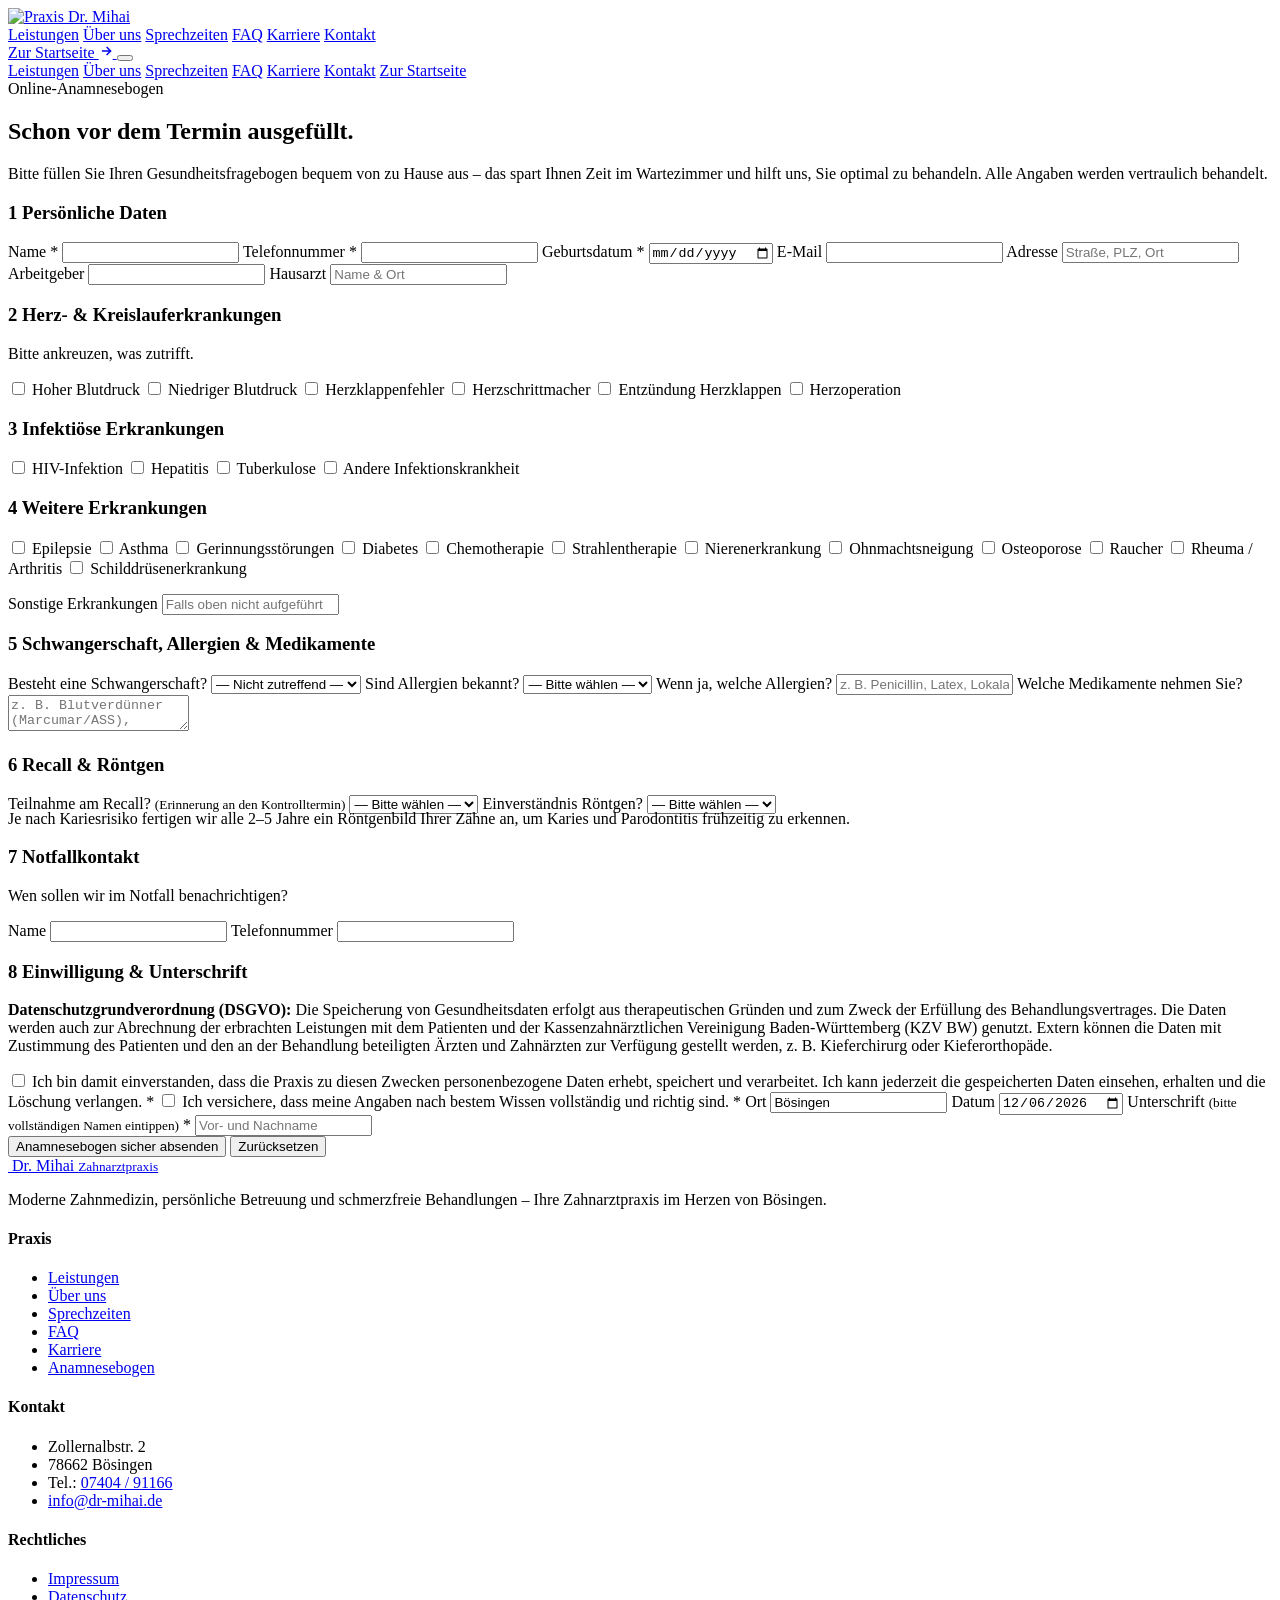
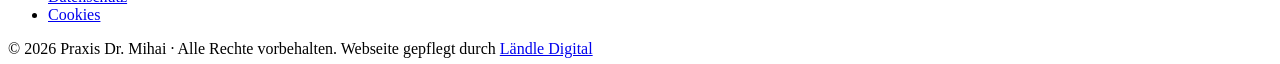
==== anamnese.html @ 321472d8 "Add files via upload" ====
<!DOCTYPE html>
<html lang="de-DE">
<head>
<meta charset="UTF-8" />
<meta name="viewport" content="width=device-width, initial-scale=1.0" />
<meta http-equiv="X-UA-Compatible" content="IE=edge" />

<title>Online-Anamnesebogen · Praxis Dr. Mihai, Bösingen</title>
<meta name="description" content="Füllen Sie Ihren Anamnesebogen bequem vor dem Termin online aus – spart Zeit im Wartezimmer. Sicher und verschlüsselt an die Zahnarztpraxis Dr. Mihai in Bösingen." />
<meta name="robots" content="noindex, follow" />
<meta name="theme-color" content="#1d4ed8" />
<link rel="canonical" href="https://www.dr-mihai.de/anamnese.html" />

<meta property="og:type" content="website" />
<meta property="og:locale" content="de_DE" />
<meta property="og:title" content="Online-Anamnesebogen · Praxis Dr. Mihai" />
<meta property="og:description" content="Anamnesebogen bequem vor dem Termin online ausfüllen – spart Zeit." />
<meta property="og:url" content="https://www.dr-mihai.de/anamnese.html" />

<link rel="icon" type="image/svg+xml" href="assets/logo-dark.svg" />
<link rel="apple-touch-icon" href="assets/logo-dark.svg" />
<link rel="preconnect" href="https://fonts.googleapis.com" />
<link rel="preconnect" href="https://fonts.gstatic.com" crossorigin />
<link rel="dns-prefetch" href="https://formsubmit.co" />
<link href="https://fonts.googleapis.com/css2?family=Fraunces:opsz,wght@9..144,400;9..144,500;9..144,600&family=Plus+Jakarta+Sans:wght@400;500;600;700&display=swap" rel="stylesheet" />
<link rel="stylesheet" href="css/style.css" />
</head>
<body>

<!-- ============================================================
     TOPBAR
============================================================= -->
<header class="topbar">
  <div class="shell topbar__inner">
    <a href="index.html" class="topbar__logo" aria-label="Praxis Dr. Mihai – Startseite">
      <img src="assets/logo-dark.svg" alt="Praxis Dr. Mihai" class="topbar__logo-mark" />
    </a>
    <nav class="topbar__nav" aria-label="Hauptnavigation">
      <a href="index.html#leistungen">Leistungen</a>
      <a href="index.html#ueber-uns">Über uns</a>
      <a href="index.html#sprechzeiten">Sprechzeiten</a>
      <a href="index.html#faq">FAQ</a>
      <a href="karriere.html">Karriere</a>
      <a href="index.html#kontakt">Kontakt</a>
    </nav>
    <a href="index.html" class="btn btn--primary btn--sm topbar__cta">
      Zur Startseite
      <svg viewBox="0 0 24 24" width="14" height="14" fill="none" stroke="currentColor" stroke-width="2.5"><path d="M5 12h14M13 5l7 7-7 7"/></svg>
    </a>
    <button class="burger" id="burger" aria-label="Menü öffnen" aria-expanded="false">
      <span></span><span></span><span></span>
    </button>
  </div>
  <div class="topbar__mobile" id="topbarMobile">
    <a href="index.html#leistungen">Leistungen</a>
    <a href="index.html#ueber-uns">Über uns</a>
    <a href="index.html#sprechzeiten">Sprechzeiten</a>
    <a href="index.html#faq">FAQ</a>
    <a href="karriere.html">Karriere</a>
    <a href="index.html#kontakt">Kontakt</a>
    <a href="index.html" class="btn btn--primary btn--block">Zur Startseite</a>
  </div>
</header>

<main>

<section class="section section--soft">
  <div class="shell">
    <div class="section-head">
      <span class="eyebrow eyebrow--center eyebrow--dots">Online-Anamnesebogen</span>
      <h2>Schon vor dem Termin ausgefüllt.</h2>
      <p>Bitte füllen Sie Ihren Gesundheitsfragebogen bequem von zu Hause aus – das spart Ihnen Zeit im Wartezimmer und hilft uns, Sie optimal zu behandeln. Alle Angaben werden vertraulich behandelt.</p>
    </div>

    <form class="apply-form" id="anamneseForm"
          action="https://formsubmit.co/info@dr-mihai.de"
          method="POST" novalidate>
      <input type="hidden" name="_subject" value="Neuer Online-Anamnesebogen – Praxis Dr. Mihai" />
      <input type="hidden" name="_template" value="table" />
      <input type="hidden" name="_captcha" value="true" />
      <input type="hidden" name="_next" value="https://www.dr-mihai.de/anamnese.html?anamnese=ok" />

      <!-- 1. Persönliche Daten -->
      <div class="anam-section">
        <h3 class="anam-section__title"><span class="anam-section__num">1</span> Persönliche Daten</h3>
        <div class="apply-form__grid">
          <label class="apply-form__field"><span>Name *</span>
            <input type="text" name="Name" required autocomplete="name" />
          </label>
          <label class="apply-form__field"><span>Telefonnummer *</span>
            <input type="tel" name="Telefonnummer" required autocomplete="tel" />
          </label>
          <label class="apply-form__field"><span>Geburtsdatum *</span>
            <input type="date" name="Geburtsdatum" required />
          </label>
          <label class="apply-form__field"><span>E-Mail</span>
            <input type="email" name="E-Mail" autocomplete="email" />
          </label>
          <label class="apply-form__field apply-form__field--full"><span>Adresse</span>
            <input type="text" name="Adresse" autocomplete="street-address" placeholder="Straße, PLZ, Ort" />
          </label>
          <label class="apply-form__field"><span>Arbeitgeber</span>
            <input type="text" name="Arbeitgeber" />
          </label>
          <label class="apply-form__field"><span>Hausarzt</span>
            <input type="text" name="Hausarzt" placeholder="Name &amp; Ort" />
          </label>
        </div>
      </div>

      <!-- 2. Herz- und Kreislauferkrankungen -->
      <div class="anam-section">
        <h3 class="anam-section__title"><span class="anam-section__num">2</span> Herz- &amp; Kreislauferkrankungen</h3>
        <p class="anam-hint">Bitte ankreuzen, was zutrifft.</p>
        <div class="anam-checks">
          <label><input type="checkbox" name="Herz_Kreislauf" value="Hoher Blutdruck" /> Hoher Blutdruck</label>
          <label><input type="checkbox" name="Herz_Kreislauf" value="Niedriger Blutdruck" /> Niedriger Blutdruck</label>
          <label><input type="checkbox" name="Herz_Kreislauf" value="Herzklappenfehler" /> Herzklappenfehler</label>
          <label><input type="checkbox" name="Herz_Kreislauf" value="Herzschrittmacher" /> Herzschrittmacher</label>
          <label><input type="checkbox" name="Herz_Kreislauf" value="Entzündung Herzklappen" /> Entzündung Herzklappen</label>
          <label><input type="checkbox" name="Herz_Kreislauf" value="Herzoperation" /> Herzoperation</label>
        </div>
      </div>

      <!-- 3. Infektiöse Erkrankungen -->
      <div class="anam-section">
        <h3 class="anam-section__title"><span class="anam-section__num">3</span> Infektiöse Erkrankungen</h3>
        <div class="anam-checks">
          <label><input type="checkbox" name="Infektion" value="HIV-Infektion" /> HIV-Infektion</label>
          <label><input type="checkbox" name="Infektion" value="Hepatitis" /> Hepatitis</label>
          <label><input type="checkbox" name="Infektion" value="Tuberkulose" /> Tuberkulose</label>
          <label><input type="checkbox" name="Infektion" value="Andere Infektionskrankheit" /> Andere Infektionskrankheit</label>
        </div>
      </div>

      <!-- 4. Weitere Erkrankungen -->
      <div class="anam-section">
        <h3 class="anam-section__title"><span class="anam-section__num">4</span> Weitere Erkrankungen</h3>
        <div class="anam-checks">
          <label><input type="checkbox" name="Weitere" value="Epilepsie" /> Epilepsie</label>
          <label><input type="checkbox" name="Weitere" value="Asthma" /> Asthma</label>
          <label><input type="checkbox" name="Weitere" value="Gerinnungsstörungen" /> Gerinnungsstörungen</label>
          <label><input type="checkbox" name="Weitere" value="Diabetes" /> Diabetes</label>
          <label><input type="checkbox" name="Weitere" value="Chemotherapie" /> Chemotherapie</label>
          <label><input type="checkbox" name="Weitere" value="Strahlentherapie" /> Strahlentherapie</label>
          <label><input type="checkbox" name="Weitere" value="Nierenerkrankung" /> Nierenerkrankung</label>
          <label><input type="checkbox" name="Weitere" value="Ohnmachtsneigung" /> Ohnmachtsneigung</label>
          <label><input type="checkbox" name="Weitere" value="Osteoporose" /> Osteoporose</label>
          <label><input type="checkbox" name="Weitere" value="Raucher" /> Raucher</label>
          <label><input type="checkbox" name="Weitere" value="Rheuma/Arthritis" /> Rheuma / Arthritis</label>
          <label><input type="checkbox" name="Weitere" value="Schilddrüsenerkrankung" /> Schilddrüsenerkrankung</label>
        </div>
        <div class="apply-form__grid" style="margin-top:16px;">
          <label class="apply-form__field apply-form__field--full"><span>Sonstige Erkrankungen</span>
            <input type="text" name="Sonstige_Erkrankungen" placeholder="Falls oben nicht aufgeführt" />
          </label>
        </div>
      </div>

      <!-- 5. Schwangerschaft, Allergien, Medikamente -->
      <div class="anam-section">
        <h3 class="anam-section__title"><span class="anam-section__num">5</span> Schwangerschaft, Allergien &amp; Medikamente</h3>
        <div class="apply-form__grid">
          <label class="apply-form__field"><span>Besteht eine Schwangerschaft?</span>
            <select name="Schwangerschaft">
              <option value="">— Nicht zutreffend —</option>
              <option>Nein</option>
              <option>Ja</option>
            </select>
          </label>
          <label class="apply-form__field"><span>Sind Allergien bekannt?</span>
            <select name="Allergien_bekannt">
              <option value="">— Bitte wählen —</option>
              <option>Nein</option>
              <option>Ja</option>
            </select>
          </label>
          <label class="apply-form__field apply-form__field--full"><span>Wenn ja, welche Allergien?</span>
            <input type="text" name="Allergien_welche" placeholder="z. B. Penicillin, Latex, Lokalanästhetika" />
          </label>
          <label class="apply-form__field apply-form__field--full"><span>Welche Medikamente nehmen Sie?</span>
            <textarea name="Medikamente" rows="2" placeholder="z. B. Blutverdünner (Marcumar/ASS), Bisphosphonate, Schilddrüsen-Medikamente …"></textarea>
          </label>
        </div>
      </div>

      <!-- 6. Recall + Röntgen -->
      <div class="anam-section">
        <h3 class="anam-section__title"><span class="anam-section__num">6</span> Recall &amp; Röntgen</h3>
        <div class="apply-form__grid">
          <label class="apply-form__field"><span>Teilnahme am Recall? <small style="font-weight:400;">(Erinnerung an den Kontrolltermin)</small></span>
            <select name="Recall">
              <option value="">— Bitte wählen —</option>
              <option>Ja, gerne</option>
              <option>Nein</option>
            </select>
          </label>
          <label class="apply-form__field"><span>Einverständnis Röntgen?</span>
            <select name="Roentgen">
              <option value="">— Bitte wählen —</option>
              <option>Ja, einverstanden</option>
              <option>Nein</option>
            </select>
          </label>
          <p class="anam-hint apply-form__field--full" style="margin-top:-4px;">
            Je nach Kariesrisiko fertigen wir alle 2–5 Jahre ein Röntgenbild Ihrer Zähne an, um Karies und Parodontitis frühzeitig zu erkennen.
          </p>
        </div>
      </div>

      <!-- 7. Notfallkontakt -->
      <div class="anam-section">
        <h3 class="anam-section__title"><span class="anam-section__num">7</span> Notfallkontakt</h3>
        <p class="anam-hint">Wen sollen wir im Notfall benachrichtigen?</p>
        <div class="apply-form__grid">
          <label class="apply-form__field"><span>Name</span>
            <input type="text" name="Notfall_Name" autocomplete="off" />
          </label>
          <label class="apply-form__field"><span>Telefonnummer</span>
            <input type="tel" name="Notfall_Telefon" autocomplete="off" />
          </label>
        </div>
      </div>

      <!-- 8. Einwilligung + Unterschrift -->
      <div class="anam-section">
        <h3 class="anam-section__title"><span class="anam-section__num">8</span> Einwilligung &amp; Unterschrift</h3>
        <p class="anam-hint">
          <strong>Datenschutzgrundverordnung (DSGVO):</strong>
          Die Speicherung von Gesundheitsdaten erfolgt aus therapeutischen Gründen und zum Zweck der Erfüllung des Behandlungsvertrages.
          Die Daten werden auch zur Abrechnung der erbrachten Leistungen mit dem Patienten und der Kassenzahnärztlichen Vereinigung
          Baden-Württemberg (KZV BW) genutzt. Extern können die Daten mit Zustimmung des Patienten und den an der Behandlung beteiligten
          Ärzten und Zahnärzten zur Verfügung gestellt werden, z. B. Kieferchirurg oder Kieferorthopäde.
        </p>
        <div class="apply-form__grid">
          <label class="apply-form__consent">
            <input type="checkbox" name="DSGVO_Einwilligung" required />
            <span>Ich bin damit einverstanden, dass die Praxis zu diesen Zwecken personenbezogene Daten erhebt, speichert und verarbeitet. Ich kann jederzeit die gespeicherten Daten einsehen, erhalten und die Löschung verlangen. *</span>
          </label>
          <label class="apply-form__consent">
            <input type="checkbox" name="Richtigkeit" required />
            <span>Ich versichere, dass meine Angaben nach bestem Wissen vollständig und richtig sind. *</span>
          </label>

          <label class="apply-form__field"><span>Ort</span>
            <input type="text" name="Ort" value="Bösingen" />
          </label>
          <label class="apply-form__field"><span>Datum</span>
            <input type="date" name="Datum" />
          </label>
          <label class="apply-form__field apply-form__field--full"><span>Unterschrift <small style="font-weight:400;">(bitte vollständigen Namen eintippen)</small> *</span>
            <input type="text" name="Unterschrift" required placeholder="Vor- und Nachname" />
          </label>

          <div class="apply-form__actions">
            <button type="submit" class="btn btn--primary btn--lg">Anamnesebogen sicher absenden</button>
            <button type="reset" class="btn btn--ghost btn--lg">Zurücksetzen</button>
          </div>
        </div>
      </div>
    </form>

    <div class="apply-form__done" id="anamneseDone" hidden>
      <div class="apply-form__done-ico" aria-hidden="true">
        <svg viewBox="0 0 24 24" width="32" height="32" fill="none" stroke="currentColor" stroke-width="2"><path d="m5 12 5 5 9-11"/></svg>
      </div>
      <h3>Vielen Dank!</h3>
      <p>Ihr Anamnesebogen ist bei uns eingegangen. Sie müssen vor Ort nichts mehr ausfüllen – wir freuen uns auf Ihren Termin.</p>
    </div>
  </div>
</section>

</main>

<!-- ============================================================
     FOOTER
============================================================= -->
<footer class="footer">
  <div class="shell">
    <div class="footer__grid">
      <div class="footer__brand">
        <a href="index.html" class="topbar__logo" aria-label="Praxis Dr. Mihai – Startseite">
          <img src="assets/logo.svg" alt="" class="topbar__logo-mark" />
          <span>
            Dr. Mihai
            <small>Zahnarztpraxis</small>
          </span>
        </a>
        <p>
          Moderne Zahnmedizin, persönliche Betreuung und schmerzfreie
          Behandlungen – Ihre Zahnarztpraxis im Herzen von Bösingen.
        </p>
      </div>
      <div>
        <h4>Praxis</h4>
        <ul>
          <li><a href="index.html#leistungen">Leistungen</a></li>
          <li><a href="index.html#ueber-uns">Über uns</a></li>
          <li><a href="index.html#sprechzeiten">Sprechzeiten</a></li>
          <li><a href="index.html#faq">FAQ</a></li>
          <li><a href="karriere.html">Karriere</a></li>
          <li><a href="anamnese.html">Anamnesebogen</a></li>
        </ul>
      </div>
      <div>
        <h4>Kontakt</h4>
        <ul>
          <li>Zollernalbstr. 2</li>
          <li>78662 Bösingen</li>
          <li>Tel.: <a href="tel:+49740491166">07404 / 91166</a></li>
          <li><a href="mailto:info@dr-mihai.de">info@dr-mihai.de</a></li>
        </ul>
      </div>
      <div>
        <h4>Rechtliches</h4>
        <ul>
          <li><a href="recht.html#impressum">Impressum</a></li>
          <li><a href="recht.html#datenschutz">Datenschutz</a></li>
          <li><a href="recht.html#cookies">Cookies</a></li>
        </ul>
      </div>
    </div>
    <div class="footer__bottom">
      <span>© <span id="year">2026</span> Praxis Dr. Mihai · Alle Rechte vorbehalten.</span>
      <span>Webseite gepflegt durch <a href="https://laendle-digital.com/">Ländle Digital</a></span>
    </div>
  </div>
</footer>

<script>
  document.getElementById("year").textContent = new Date().getFullYear();
  var burger = document.getElementById("burger");
  var mobile = document.getElementById("topbarMobile");
  if (burger && mobile) burger.addEventListener("click", function () {
    var open = mobile.classList.toggle("is-open");
    burger.classList.toggle("is-open", open);
    burger.setAttribute("aria-expanded", open ? "true" : "false");
  });

  // Heutiges Datum im Unterschrift-Block vorbelegen
  (function () {
    var d = new Date();
    var iso = d.getFullYear() + "-" + String(d.getMonth() + 1).padStart(2, "0") + "-" + String(d.getDate()).padStart(2, "0");
    var datum = document.querySelector('input[name="Datum"]');
    if (datum && !datum.value) datum.value = iso;
  })();

  // Unterschrift = Name automatisch vorschlagen, wenn Name gesetzt
  (function () {
    var name = document.querySelector('input[name="Name"]');
    var sig = document.querySelector('input[name="Unterschrift"]');
    if (!name || !sig) return;
    name.addEventListener("blur", function () {
      if (sig.value.trim()) return;
      if (name.value.trim()) sig.value = name.value.trim();
    });
  })();

  // Erfolgsseite nach Redirect (?anamnese=ok)
  (function () {
    var params = new URLSearchParams(window.location.search);
    if (params.get("anamnese") === "ok") {
      var form = document.getElementById("anamneseForm");
      var done = document.getElementById("anamneseDone");
      if (form) form.hidden = true;
      if (done) { done.hidden = false; done.scrollIntoView({ behavior: "smooth" }); }
    }
  })();
</script>

</body>
</html>
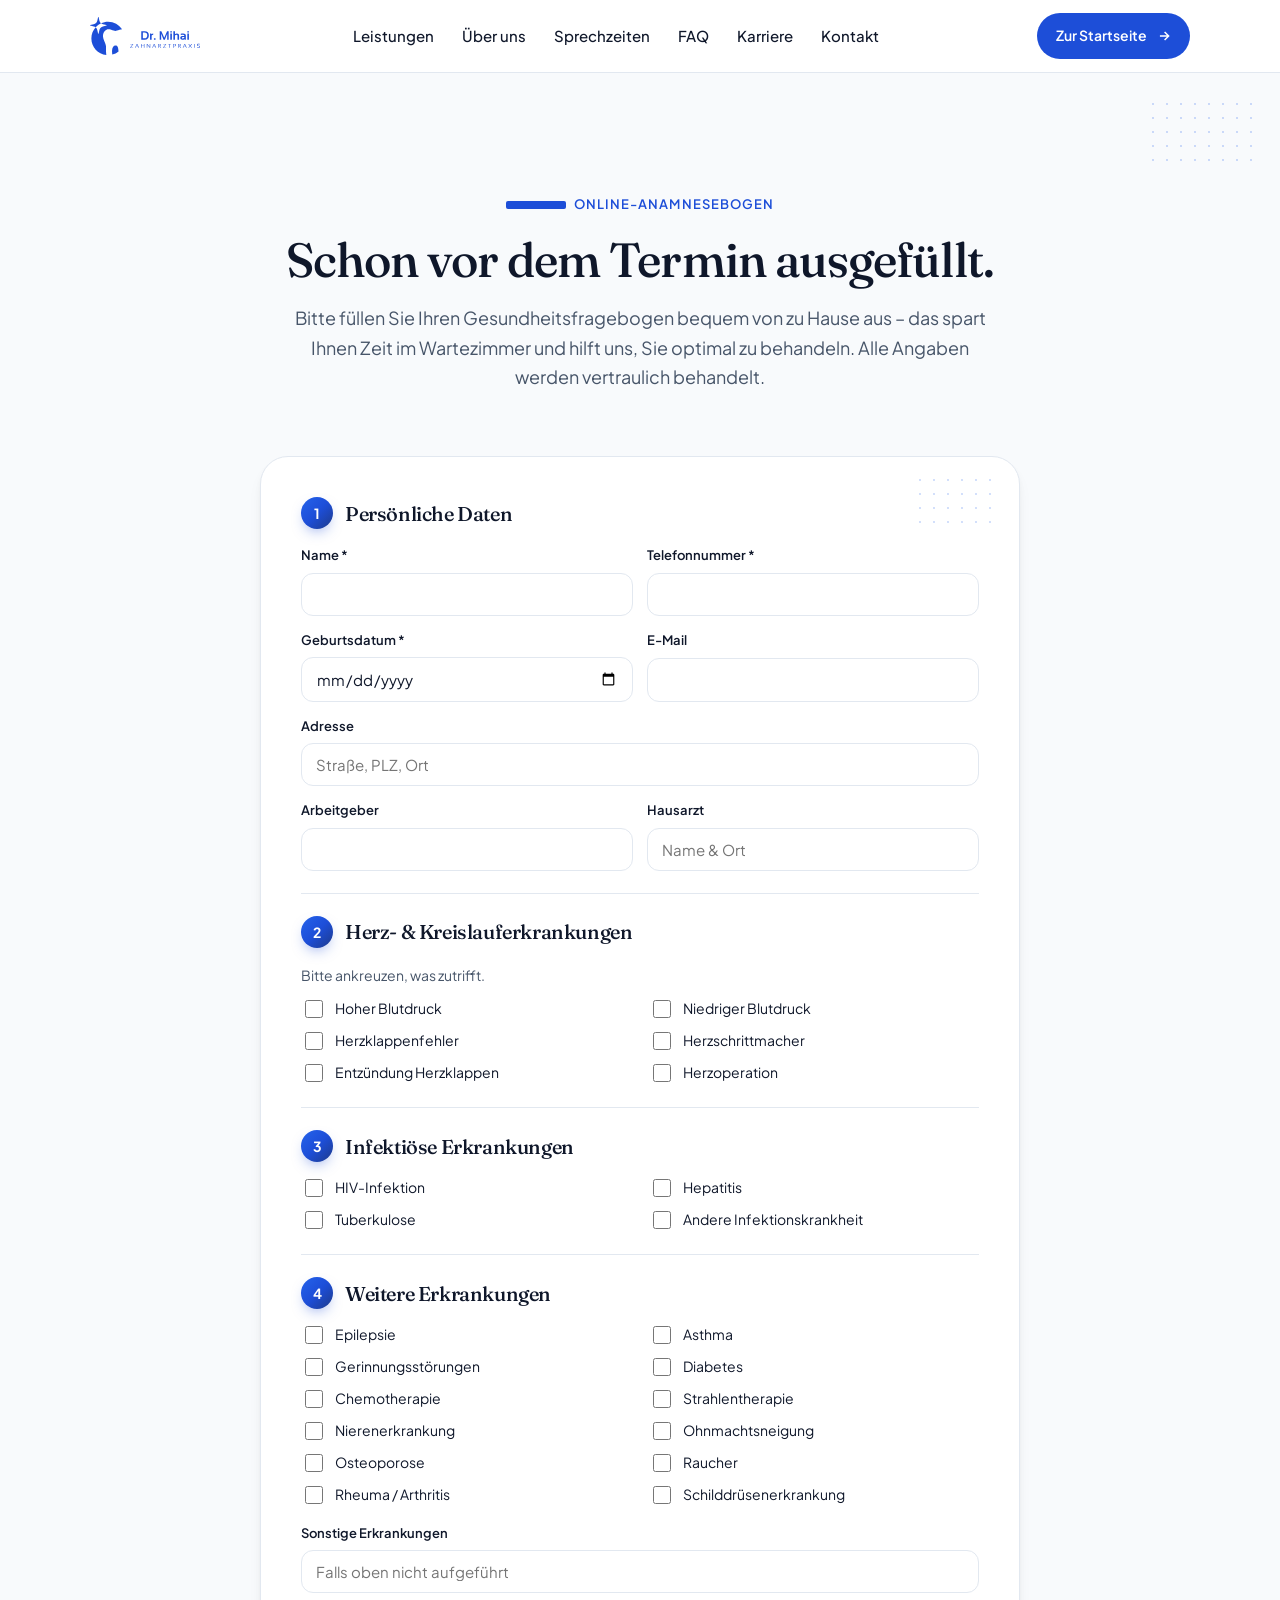
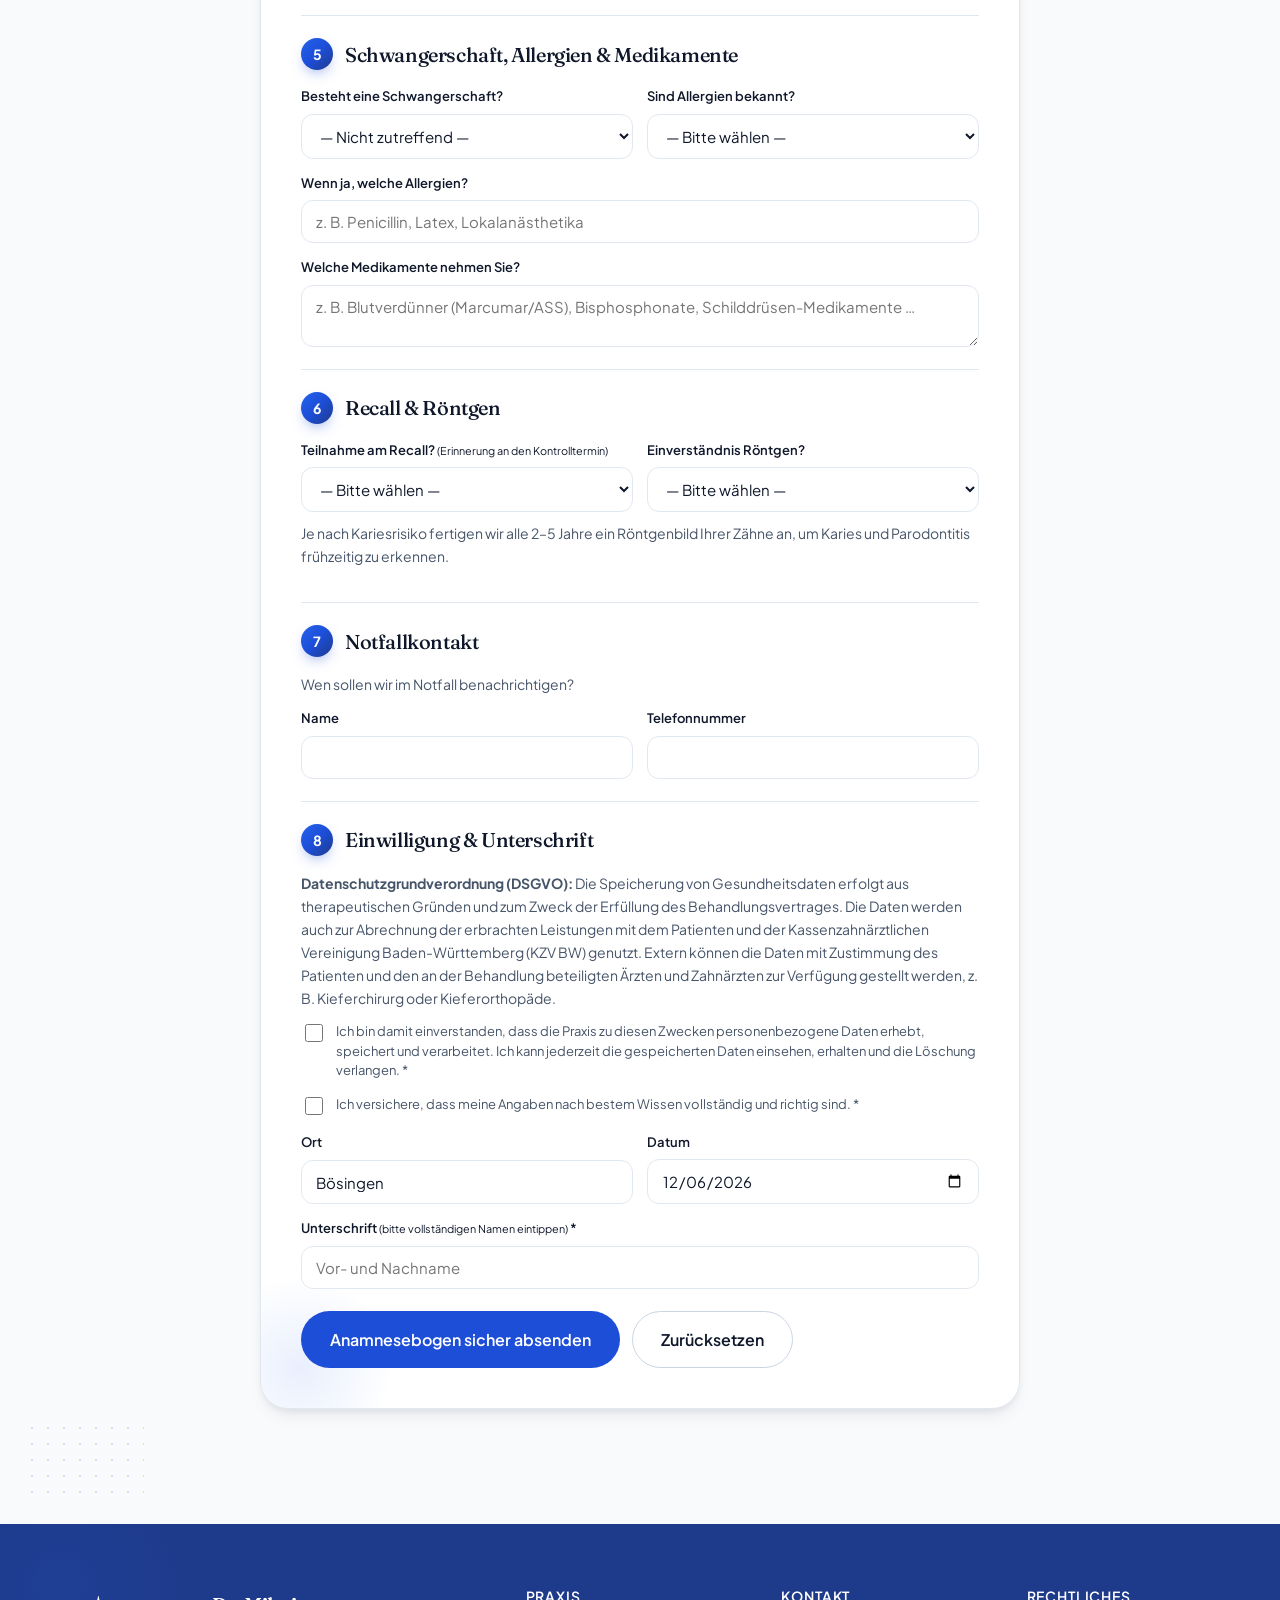
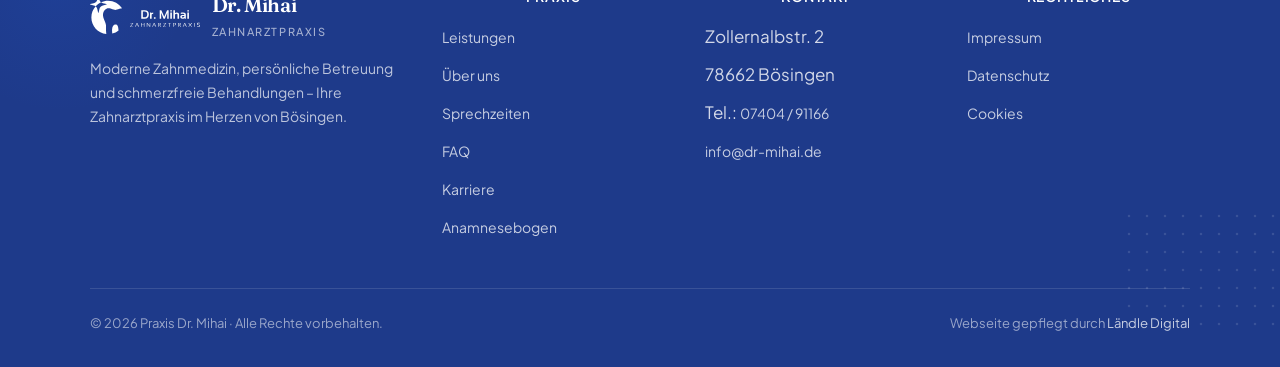
==== commit 6d6a3e0e: "Add files via upload" ====
--- a/anamnese.html
+++ b/anamnese.html
@@ -17,13 +17,13 @@
 <meta property="og:description" content="Anamnesebogen bequem vor dem Termin online ausfüllen – spart Zeit." />
 <meta property="og:url" content="https://www.dr-mihai.de/anamnese.html" />
 
-<link rel="icon" type="image/svg+xml" href="assets/logo-dark.svg" />
-<link rel="apple-touch-icon" href="assets/logo-dark.svg" />
+<link rel="icon" type="image/svg+xml" href="logo-dark.svg" />
+<link rel="apple-touch-icon" href="logo-dark.svg" />
 <link rel="preconnect" href="https://fonts.googleapis.com" />
 <link rel="preconnect" href="https://fonts.gstatic.com" crossorigin />
 <link rel="dns-prefetch" href="https://formsubmit.co" />
 <link href="https://fonts.googleapis.com/css2?family=Fraunces:opsz,wght@9..144,400;9..144,500;9..144,600&family=Plus+Jakarta+Sans:wght@400;500;600;700&display=swap" rel="stylesheet" />
-<link rel="stylesheet" href="css/style.css" />
+<link rel="stylesheet" href="style.css" />
 </head>
 <body>
 
@@ -33,7 +33,7 @@
 <header class="topbar">
   <div class="shell topbar__inner">
     <a href="index.html" class="topbar__logo" aria-label="Praxis Dr. Mihai – Startseite">
-      <img src="assets/logo-dark.svg" alt="Praxis Dr. Mihai" class="topbar__logo-mark" />
+      <img src="logo-dark.svg" alt="Praxis Dr. Mihai" class="topbar__logo-mark" />
     </a>
     <nav class="topbar__nav" aria-label="Hauptnavigation">
       <a href="index.html#leistungen">Leistungen</a>
@@ -280,7 +280,7 @@
     <div class="footer__grid">
       <div class="footer__brand">
         <a href="index.html" class="topbar__logo" aria-label="Praxis Dr. Mihai – Startseite">
-          <img src="assets/logo.svg" alt="" class="topbar__logo-mark" />
+          <img src="logo.svg" alt="" class="topbar__logo-mark" />
           <span>
             Dr. Mihai
             <small>Zahnarztpraxis</small>
--- a/style.css
+++ b/style.css
@@ -0,0 +1,3492 @@
+/* ==========================================================================
+   Praxis Dr. Dragos – Clean Medical Stylesheet
+   ========================================================================== */
+
+:root {
+  /* Color tokens – CI Praxis Dr. Mihai */
+  --bg: #ffffff;
+  --surface: #f8fafc;
+  --surface-soft: #eff6ff;
+  --surface-mute: #f1f5f9;
+  --primary: #1d4ed8;
+  --primary-hover: #1e40af;
+  --primary-soft: #dbeafe;
+  --primary-deep: #1e3a8a;
+  --accent: #2563eb;
+  --text: #0f172a;
+  --text-muted: #475569;
+  --text-soft: #64748b;
+  --border: #e2e8f0;
+  --border-strong: #cbd5e1;
+  --danger: #dc2626;
+  --success: #16a34a;
+
+  /* Typography */
+  --font-display: "Fraunces", Georgia, serif;
+  --font-body: "Plus Jakarta Sans", -apple-system, BlinkMacSystemFont, "Segoe UI", sans-serif;
+
+  /* Shape */
+  --radius-sm: 8px;
+  --radius: 12px;
+  --radius-lg: 20px;
+  --radius-xl: 28px;
+  --radius-pill: 999px;
+
+  /* Shadow */
+  --shadow-xs: 0 1px 2px rgba(15, 23, 42, .04);
+  --shadow-sm: 0 1px 2px rgba(15, 23, 42, .04), 0 1px 3px rgba(15, 23, 42, .06);
+  --shadow-md: 0 4px 6px -1px rgba(15, 23, 42, .05), 0 10px 20px -8px rgba(15, 23, 42, .1);
+  --shadow-lg: 0 10px 30px -8px rgba(15, 23, 42, .15);
+  --shadow-glow: 0 20px 40px -16px rgba(29, 78, 216, .25);
+
+  /* Layout */
+  --maxw: 1180px;
+  --gutter: clamp(20px, 4vw, 40px);
+}
+
+/* Reset --------------------------------------------------------------- */
+*, *::before, *::after { box-sizing: border-box; }
+html { scroll-behavior: smooth; -webkit-text-size-adjust: 100%; }
+body {
+  margin: 0;
+  font-family: var(--font-body);
+  font-size: 17px;
+  line-height: 1.65;
+  color: var(--text);
+  background: var(--bg);
+  -webkit-font-smoothing: antialiased;
+  -moz-osx-font-smoothing: grayscale;
+}
+img, svg, video { display: block; max-width: 100%; height: auto; }
+a { color: var(--primary); text-decoration: none; transition: color .15s ease; }
+a:hover { color: var(--primary-hover); }
+button { font-family: inherit; cursor: pointer; }
+h1, h2, h3, h4 {
+  font-family: var(--font-display);
+  font-weight: 500;
+  letter-spacing: -0.02em;
+  line-height: 1.15;
+  color: var(--text);
+  margin: 0;
+}
+p { margin: 0; }
+ul, ol { margin: 0; padding: 0; list-style: none; }
+
+/* Layout helpers ------------------------------------------------------ */
+.shell { width: 100%; max-width: var(--maxw); margin-inline: auto; padding-inline: var(--gutter); }
+.section { padding-block: clamp(64px, 9vw, 120px); }
+.section--soft { background: var(--surface); }
+.section--mint { background: var(--surface-soft); }
+.section--dark { background: var(--primary-deep); color: #fff; }
+.section--dark h1, .section--dark h2, .section--dark h3 { color: #fff; }
+
+.section-head { max-width: 720px; margin: 0 auto clamp(40px, 6vw, 64px); text-align: center; }
+.section-head--left { margin-inline: 0; text-align: left; }
+.section-head .eyebrow { margin-bottom: 16px; }
+.section-head h2 { font-size: clamp(32px, 4vw, 48px); margin-bottom: 16px; }
+.section-head p { color: var(--text-muted); font-size: 18px; }
+
+.eyebrow {
+  display: inline-flex;
+  align-items: center;
+  gap: 8px;
+  font-size: 13px;
+  font-weight: 600;
+  letter-spacing: .08em;
+  text-transform: uppercase;
+  color: var(--primary);
+  font-family: var(--font-body);
+}
+.eyebrow::before {
+  content: "";
+  width: 24px;
+  height: 2px;
+  background: var(--primary);
+  border-radius: 2px;
+}
+.eyebrow--center { justify-content: center; }
+
+/* Buttons ------------------------------------------------------------- */
+.btn {
+  display: inline-flex;
+  align-items: center;
+  justify-content: center;
+  gap: 10px;
+  padding: 14px 22px;
+  font-family: var(--font-body);
+  font-size: 15px;
+  font-weight: 600;
+  border-radius: var(--radius-pill);
+  border: 1.5px solid transparent;
+  transition: all .2s ease;
+  cursor: pointer;
+  white-space: nowrap;
+}
+.btn--primary {
+  background: var(--primary);
+  color: #fff;
+}
+.btn--primary:hover {
+  background: var(--primary-hover);
+  color: #fff;
+  transform: translateY(-2px);
+  box-shadow: var(--shadow-glow);
+}
+.btn--ghost {
+  background: transparent;
+  color: var(--text);
+  border-color: var(--border-strong);
+}
+.btn--ghost:hover {
+  border-color: var(--primary);
+  color: var(--primary);
+  background: var(--primary-soft);
+}
+.btn--white {
+  background: #fff;
+  color: var(--primary-deep);
+}
+.btn--white:hover {
+  background: var(--surface-soft);
+  color: var(--primary-deep);
+  transform: translateY(-2px);
+}
+.btn--lg { padding: 17px 28px; font-size: 16px; }
+.btn--sm { padding: 10px 18px; font-size: 14px; }
+.btn--block { width: 100%; }
+
+/* Topbar -------------------------------------------------------------- */
+.topbar {
+  position: sticky;
+  top: 0;
+  z-index: 100;
+  background: rgba(255, 255, 255, .85);
+  backdrop-filter: saturate(180%) blur(14px);
+  -webkit-backdrop-filter: saturate(180%) blur(14px);
+  border-bottom: 1px solid var(--border);
+}
+.topbar__inner {
+  display: flex;
+  align-items: center;
+  justify-content: space-between;
+  gap: 24px;
+  height: 72px;
+}
+.topbar__logo {
+  display: flex;
+  align-items: center;
+  gap: 12px;
+  font-family: var(--font-display);
+  font-size: 20px;
+  font-weight: 600;
+  letter-spacing: -0.02em;
+  color: var(--text);
+}
+.topbar__logo:hover { color: var(--primary); }
+.topbar__logo-mark {
+  height: 38px;
+  width: auto;
+  max-width: 240px;
+  flex-shrink: 0;
+  display: block;
+}
+.topbar__logo-mark img,
+.topbar__logo-mark svg {
+  height: 100%;
+  width: auto;
+  display: block;
+}
+.topbar__logo small {
+  display: block;
+  font-family: var(--font-body);
+  font-size: 11px;
+  font-weight: 500;
+  letter-spacing: .14em;
+  text-transform: uppercase;
+  color: var(--text-muted);
+  margin-top: 2px;
+}
+.topbar__nav {
+  display: flex;
+  align-items: center;
+  gap: 28px;
+}
+.topbar__nav a {
+  font-size: 15px;
+  font-weight: 500;
+  color: var(--text);
+  position: relative;
+}
+.topbar__nav a:hover { color: var(--primary); }
+.topbar__nav a.is-active { color: var(--primary); }
+.topbar__nav a.is-active::after {
+  content: "";
+  position: absolute;
+  left: 0; right: 0; bottom: -6px;
+  height: 2px;
+  background: var(--primary);
+  border-radius: 2px;
+}
+.topbar__cta { margin-left: 4px; }
+
+.burger {
+  display: none;
+  width: 42px; height: 42px;
+  border: 1px solid var(--border);
+  background: #fff;
+  border-radius: var(--radius);
+  position: relative;
+}
+.burger span {
+  position: absolute; left: 11px; right: 11px;
+  height: 2px; background: var(--text); border-radius: 2px;
+  transition: .2s ease;
+}
+.burger span:nth-child(1) { top: 14px; }
+.burger span:nth-child(2) { top: 20px; }
+.burger span:nth-child(3) { top: 26px; }
+.burger.is-open span:nth-child(1) { top: 20px; transform: rotate(45deg); }
+.burger.is-open span:nth-child(2) { opacity: 0; }
+.burger.is-open span:nth-child(3) { top: 20px; transform: rotate(-45deg); }
+.topbar__mobile {
+  display: none;
+  flex-direction: column;
+  gap: 8px;
+  padding: 16px var(--gutter) 24px;
+  background: #fff;
+  border-bottom: 1px solid var(--border);
+}
+.topbar__mobile a {
+  padding: 12px 14px;
+  border-radius: var(--radius);
+  font-weight: 500;
+  color: var(--text);
+}
+.topbar__mobile a:hover { background: var(--surface); color: var(--primary); }
+.topbar__mobile.is-open { display: flex; }
+
+@media (max-width: 920px) {
+  .topbar__nav, .topbar__cta { display: none; }
+  .burger { display: block; }
+}
+
+/* Hero ---------------------------------------------------------------- */
+.hero {
+  position: relative;
+  padding-block: clamp(60px, 8vw, 110px) clamp(80px, 10vw, 140px);
+  overflow: hidden;
+  background:
+    radial-gradient(ellipse 800px 400px at 90% -10%, var(--primary-soft) 0%, transparent 55%),
+    radial-gradient(ellipse 600px 400px at 5% 90%, #e0f2fe 0%, transparent 55%),
+    #fff;
+}
+.hero__inner {
+  display: grid;
+  grid-template-columns: 1.1fr 1fr;
+  gap: clamp(40px, 6vw, 80px);
+  align-items: center;
+}
+.hero__content > * + * { margin-top: 22px; }
+.hero h1 {
+  font-size: clamp(40px, 5.5vw, 64px);
+  line-height: 1.08;
+  letter-spacing: -0.035em;
+}
+.hero h1 em {
+  font-style: italic;
+  color: var(--primary);
+  font-weight: 400;
+}
+.hero__sub {
+  font-size: clamp(17px, 1.5vw, 19px);
+  color: var(--text-muted);
+  max-width: 560px;
+  line-height: 1.65;
+}
+.hero__cta {
+  display: flex;
+  gap: 14px;
+  flex-wrap: wrap;
+}
+.hero__trust {
+  display: flex;
+  flex-wrap: wrap;
+  gap: 24px;
+  padding-top: 24px;
+  border-top: 1px solid var(--border);
+  margin-top: 32px;
+}
+.hero__trust li {
+  display: flex;
+  align-items: center;
+  gap: 8px;
+  font-size: 14px;
+  color: var(--text-muted);
+}
+.hero__trust svg { color: var(--primary); flex-shrink: 0; }
+
+/* Hero visual card */
+.hero__visual { position: relative; }
+.hero-card {
+  background: #fff;
+  border-radius: var(--radius-xl);
+  padding: 32px;
+  box-shadow: var(--shadow-lg);
+  border: 1px solid var(--border);
+  position: relative;
+  z-index: 2;
+}
+.hero-card__top {
+  display: flex;
+  align-items: center;
+  gap: 16px;
+  padding-bottom: 24px;
+  border-bottom: 1px solid var(--border);
+}
+.hero-card__avatar {
+  width: 64px; height: 64px;
+  border-radius: 50%;
+  background: linear-gradient(135deg, var(--primary), var(--accent));
+  color: #fff;
+  display: grid; place-items: center;
+  font-family: var(--font-display);
+  font-size: 22px;
+  font-weight: 600;
+}
+.hero-card__title { font-size: 18px; margin-bottom: 4px; }
+.hero-card__meta { font-size: 13px; color: var(--text-muted); }
+.hero-card__hours { padding: 20px 0; display: grid; gap: 10px; }
+.hero-card__row {
+  display: flex;
+  justify-content: space-between;
+  align-items: center;
+  font-size: 14px;
+}
+.hero-card__row span:first-child { color: var(--text-muted); }
+.hero-card__row span:last-child { color: var(--text); font-weight: 500; }
+.hero-card__row.is-today {
+  background: var(--primary-soft);
+  margin: 0 -16px;
+  padding: 10px 16px;
+  border-radius: var(--radius);
+  color: var(--primary-deep);
+}
+.hero-card__row.is-today span:first-child { color: var(--primary-deep); font-weight: 600; }
+.hero-card__cta {
+  margin-top: 20px;
+  padding-top: 20px;
+  border-top: 1px solid var(--border);
+}
+.hero-card__cta .btn { width: 100%; }
+
+.hero-badge {
+  position: absolute;
+  background: #fff;
+  border: 1px solid var(--border);
+  border-radius: var(--radius-pill);
+  padding: 10px 16px;
+  font-size: 13px;
+  font-weight: 600;
+  display: flex;
+  align-items: center;
+  gap: 8px;
+  box-shadow: var(--shadow-md);
+  z-index: 3;
+}
+.hero-badge--tl { top: -16px; left: -20px; color: var(--primary); }
+.hero-badge--br { bottom: -16px; right: -20px; color: var(--accent); }
+.hero-badge .pulse {
+  width: 8px; height: 8px;
+  background: var(--success);
+  border-radius: 50%;
+  position: relative;
+}
+.hero-badge .pulse::before {
+  content: ""; position: absolute; inset: -4px;
+  border-radius: 50%; border: 2px solid var(--success);
+  animation: pulse 1.8s ease-out infinite;
+}
+@keyframes pulse {
+  0% { transform: scale(1); opacity: 1; }
+  100% { transform: scale(2); opacity: 0; }
+}
+
+@media (max-width: 860px) {
+  .hero__inner { grid-template-columns: 1fr; }
+  .hero__visual { max-width: 460px; margin: 0 auto; width: 100%; }
+}
+
+/* Trust strip --------------------------------------------------------- */
+.trust-strip {
+  border-block: 1px solid var(--border);
+  padding-block: 28px;
+  background: #fff;
+}
+.trust-strip__inner {
+  display: grid;
+  grid-template-columns: repeat(4, 1fr);
+  gap: 32px;
+  align-items: center;
+  text-align: center;
+}
+.trust-stat__num {
+  font-family: var(--font-display);
+  font-size: 36px;
+  font-weight: 500;
+  color: var(--primary);
+  line-height: 1;
+}
+.trust-stat__label {
+  font-size: 13px;
+  color: var(--text-muted);
+  margin-top: 4px;
+}
+@media (max-width: 640px) {
+  .trust-strip__inner { grid-template-columns: repeat(2, 1fr); gap: 24px; }
+}
+
+/* Services grid ------------------------------------------------------- */
+.services {
+  display: grid;
+  grid-template-columns: repeat(3, 1fr);
+  gap: 20px;
+}
+.service-card {
+  background: #fff;
+  border: 1px solid var(--border);
+  border-radius: var(--radius-lg);
+  padding: 28px;
+  transition: all .25s ease;
+}
+.service-card:hover {
+  border-color: var(--primary);
+  transform: translateY(-4px);
+  box-shadow: var(--shadow-md);
+}
+.service-card__icon {
+  width: 48px; height: 48px;
+  border-radius: var(--radius);
+  background: var(--primary-soft);
+  color: var(--primary);
+  display: grid; place-items: center;
+  margin-bottom: 20px;
+}
+.service-card h3 {
+  font-size: 22px;
+  margin-bottom: 10px;
+}
+.service-card p {
+  color: var(--text-muted);
+  font-size: 15px;
+  line-height: 1.6;
+}
+@media (max-width: 880px) {
+  .services { grid-template-columns: repeat(2, 1fr); }
+}
+@media (max-width: 560px) {
+  .services { grid-template-columns: 1fr; }
+}
+
+/* About split --------------------------------------------------------- */
+.split {
+  display: grid;
+  grid-template-columns: 1fr 1fr;
+  gap: clamp(40px, 6vw, 80px);
+  align-items: center;
+}
+.split--reverse > :first-child { order: 2; }
+.split__media {
+  border-radius: var(--radius-xl);
+  background: linear-gradient(135deg, var(--primary-soft), #e0f2fe);
+  aspect-ratio: 4 / 5;
+  position: relative;
+  overflow: hidden;
+}
+.split__media-inner {
+  position: absolute; inset: 0;
+  display: grid; place-items: center;
+  font-family: var(--font-display);
+  font-size: 120px;
+  color: rgba(29, 78, 216, .25);
+  letter-spacing: -0.05em;
+}
+.split__content > * + * { margin-top: 20px; }
+.split__content h2 {
+  font-size: clamp(30px, 3.6vw, 42px);
+}
+.split__content p {
+  color: var(--text-muted);
+  font-size: 17px;
+  line-height: 1.7;
+}
+.split__sign {
+  display: flex;
+  align-items: center;
+  gap: 14px;
+  padding-top: 24px;
+  margin-top: 28px;
+  border-top: 1px solid var(--border);
+}
+.split__sign-avatar {
+  width: 56px; height: 56px;
+  border-radius: 50%;
+  background: linear-gradient(135deg, var(--primary), var(--accent));
+  color: #fff;
+  display: grid; place-items: center;
+  font-family: var(--font-display);
+  font-size: 20px;
+}
+.split__sign-name { font-weight: 600; }
+.split__sign-role { font-size: 13px; color: var(--text-muted); }
+@media (max-width: 860px) {
+  .split { grid-template-columns: 1fr; }
+  .split--reverse > :first-child { order: 0; }
+  .split__media { max-width: 460px; aspect-ratio: 1; margin: 0 auto; }
+}
+
+/* Team grid ----------------------------------------------------------- */
+.team {
+  display: grid;
+  grid-template-columns: repeat(4, 1fr);
+  gap: 24px;
+}
+.team-card {
+  background: #fff;
+  border-radius: var(--radius-lg);
+  padding: 28px 24px;
+  text-align: center;
+  border: 1px solid var(--border);
+  transition: all .25s ease;
+}
+.team-card:hover {
+  transform: translateY(-4px);
+  box-shadow: var(--shadow-md);
+  border-color: var(--primary-soft);
+}
+.team-card__avatar {
+  width: 96px; height: 96px;
+  border-radius: 50%;
+  margin: 0 auto 16px;
+  background: linear-gradient(135deg, var(--primary-soft), #dbeafe);
+  color: var(--primary-deep);
+  display: grid; place-items: center;
+  font-family: var(--font-display);
+  font-size: 32px;
+  font-weight: 500;
+}
+.team-card h3 { font-size: 18px; margin-bottom: 4px; }
+.team-card__role { font-size: 13px; color: var(--primary); font-weight: 600; }
+.team-card__bio { font-size: 14px; color: var(--text-muted); margin-top: 12px; line-height: 1.55; }
+@media (max-width: 940px) {
+  .team { grid-template-columns: repeat(2, 1fr); }
+}
+@media (max-width: 480px) {
+  .team { grid-template-columns: 1fr; }
+}
+
+/* Process / Treatment steps ------------------------------------------ */
+.steps {
+  display: grid;
+  grid-template-columns: repeat(4, 1fr);
+  gap: 20px;
+  counter-reset: step;
+}
+.step {
+  position: relative;
+  padding: 28px 24px;
+  background: #fff;
+  border: 1px solid var(--border);
+  border-radius: var(--radius-lg);
+}
+.step::before {
+  counter-increment: step;
+  content: counter(step, decimal-leading-zero);
+  display: block;
+  font-family: var(--font-display);
+  font-size: 32px;
+  color: var(--primary);
+  margin-bottom: 12px;
+  font-weight: 500;
+}
+.step h3 { font-size: 18px; margin-bottom: 8px; }
+.step p { font-size: 14px; color: var(--text-muted); line-height: 1.55; }
+@media (max-width: 880px) {
+  .steps { grid-template-columns: repeat(2, 1fr); }
+}
+@media (max-width: 480px) {
+  .steps { grid-template-columns: 1fr; }
+}
+
+/* Testimonials -------------------------------------------------------- */
+.testimonials {
+  display: grid;
+  grid-template-columns: repeat(3, 1fr);
+  gap: 24px;
+}
+.testimonial {
+  background: #fff;
+  border-radius: var(--radius-lg);
+  padding: 30px;
+  border: 1px solid var(--border);
+}
+.testimonial__stars {
+  display: flex;
+  gap: 2px;
+  color: #fbbf24;
+  margin-bottom: 16px;
+}
+.testimonial__quote {
+  font-size: 16px;
+  line-height: 1.65;
+  color: var(--text);
+  margin-bottom: 24px;
+  font-style: italic;
+}
+.testimonial__person {
+  display: flex;
+  align-items: center;
+  gap: 12px;
+}
+.testimonial__avatar {
+  width: 40px; height: 40px;
+  border-radius: 50%;
+  background: var(--primary-soft);
+  color: var(--primary-deep);
+  display: grid; place-items: center;
+  font-size: 14px;
+  font-weight: 600;
+}
+.testimonial__name { font-weight: 600; font-size: 14px; }
+.testimonial__source { font-size: 12px; color: var(--text-muted); }
+@media (max-width: 880px) {
+  .testimonials { grid-template-columns: 1fr; }
+}
+
+/* FAQ ----------------------------------------------------------------- */
+.faq { max-width: 820px; margin: 0 auto; }
+.faq-item {
+  border-bottom: 1px solid var(--border);
+}
+.faq-item summary {
+  list-style: none;
+  cursor: pointer;
+  padding: 22px 48px 22px 0;
+  font-size: 17px;
+  font-weight: 600;
+  color: var(--text);
+  position: relative;
+  transition: color .15s;
+}
+.faq-item summary::-webkit-details-marker { display: none; }
+.faq-item summary:hover { color: var(--primary); }
+.faq-item summary::after {
+  content: "+";
+  position: absolute;
+  right: 0; top: 50%;
+  transform: translateY(-50%);
+  font-size: 28px;
+  font-weight: 300;
+  color: var(--primary);
+  transition: transform .2s;
+  line-height: 1;
+}
+.faq-item[open] summary::after { content: "−"; }
+.faq-item__body {
+  padding: 0 0 24px;
+  color: var(--text-muted);
+  font-size: 16px;
+  line-height: 1.7;
+}
+
+/* Contact / Final CTA ------------------------------------------------- */
+.cta-banner {
+  background: linear-gradient(135deg, var(--primary), var(--primary-deep));
+  color: #fff;
+  border-radius: var(--radius-xl);
+  padding: clamp(40px, 6vw, 72px);
+  display: grid;
+  grid-template-columns: 1.4fr 1fr;
+  gap: 40px;
+  align-items: center;
+  position: relative;
+  overflow: hidden;
+}
+.cta-banner::before {
+  content: "";
+  position: absolute;
+  inset: 0;
+  background: radial-gradient(circle at 90% 20%, rgba(255, 255, 255, .12), transparent 50%);
+  pointer-events: none;
+}
+.cta-banner > * { position: relative; z-index: 1; }
+.cta-banner h2 {
+  color: #fff;
+  font-size: clamp(28px, 3.6vw, 40px);
+  margin-bottom: 14px;
+}
+.cta-banner p {
+  color: rgba(255, 255, 255, .85);
+  font-size: 17px;
+  line-height: 1.6;
+  margin-bottom: 24px;
+}
+.cta-banner__actions {
+  display: flex;
+  gap: 14px;
+  flex-wrap: wrap;
+}
+.cta-banner__contacts {
+  display: grid;
+  gap: 16px;
+  padding: 28px;
+  background: rgba(255, 255, 255, .08);
+  border: 1px solid rgba(255, 255, 255, .15);
+  border-radius: var(--radius-lg);
+  backdrop-filter: blur(10px);
+}
+.cta-banner__contact {
+  display: flex;
+  align-items: center;
+  gap: 14px;
+  color: #fff;
+}
+.cta-banner__contact-icon {
+  width: 44px; height: 44px;
+  display: grid; place-items: center;
+  border-radius: var(--radius);
+  background: rgba(255, 255, 255, .1);
+  color: #fff;
+}
+.cta-banner__contact-label { font-size: 12px; color: rgba(255, 255, 255, .7); text-transform: uppercase; letter-spacing: .08em; }
+.cta-banner__contact-value { font-size: 16px; font-weight: 600; color: #fff; }
+.cta-banner__contact a { color: #fff; }
+@media (max-width: 880px) {
+  .cta-banner { grid-template-columns: 1fr; }
+}
+
+/* Contact full section ----------------------------------------------- */
+.contact-grid {
+  display: grid;
+  grid-template-columns: 1fr 1fr;
+  gap: 40px;
+}
+.contact-info {
+  display: grid;
+  gap: 24px;
+}
+.info-block {
+  padding: 24px;
+  background: #fff;
+  border: 1px solid var(--border);
+  border-radius: var(--radius);
+}
+.info-block h3 {
+  font-size: 18px;
+  margin-bottom: 12px;
+  display: flex;
+  align-items: center;
+  gap: 10px;
+  color: var(--text);
+}
+.info-block h3 svg { color: var(--primary); }
+.info-block p, .info-block li {
+  color: var(--text-muted);
+  font-size: 15px;
+  line-height: 1.6;
+}
+.info-block .hours-row {
+  display: flex;
+  justify-content: space-between;
+  padding: 8px 0;
+  border-bottom: 1px dashed var(--border);
+}
+.info-block .hours-row:last-child { border: 0; }
+.info-block .hours-row span:last-child { color: var(--text); font-weight: 500; }
+
+.map-wrap {
+  border-radius: var(--radius-lg);
+  overflow: hidden;
+  border: 1px solid var(--border);
+  background: var(--surface);
+  aspect-ratio: 4 / 5;
+  display: grid;
+  place-items: center;
+  position: relative;
+}
+.map-wrap::before {
+  content: "";
+  position: absolute; inset: 0;
+  background:
+    linear-gradient(45deg, var(--border) 0, var(--border) 1px, transparent 1px, transparent 40px),
+    linear-gradient(-45deg, var(--border) 0, var(--border) 1px, transparent 1px, transparent 40px);
+  opacity: .4;
+}
+.map-pin {
+  position: relative;
+  z-index: 1;
+  color: var(--primary);
+  text-align: center;
+}
+.map-pin svg { margin: 0 auto 8px; }
+.map-pin strong { display: block; font-family: var(--font-display); font-size: 22px; color: var(--text); }
+.map-pin span { font-size: 14px; color: var(--text-muted); }
+@media (max-width: 880px) {
+  .contact-grid { grid-template-columns: 1fr; }
+  .map-wrap { aspect-ratio: 4 / 3; }
+}
+
+/* Karriere – Jobs ----------------------------------------------------- */
+.jobs {
+  display: grid;
+  gap: 16px;
+}
+.job-card {
+  display: grid;
+  grid-template-columns: 1fr auto;
+  gap: 24px;
+  align-items: center;
+  padding: 28px;
+  background: #fff;
+  border: 1px solid var(--border);
+  border-radius: var(--radius-lg);
+  transition: all .2s ease;
+}
+.job-card:hover {
+  border-color: var(--primary);
+  box-shadow: var(--shadow-sm);
+}
+.job-card__meta {
+  display: flex;
+  gap: 16px;
+  flex-wrap: wrap;
+  margin-top: 8px;
+}
+.job-card__tag {
+  display: inline-flex;
+  align-items: center;
+  gap: 6px;
+  font-size: 13px;
+  color: var(--text-muted);
+}
+.job-card__tag svg { color: var(--primary); }
+.job-card h3 { font-size: 22px; margin-bottom: 4px; }
+.job-card__desc { color: var(--text-muted); font-size: 15px; margin-top: 8px; }
+@media (max-width: 640px) {
+  .job-card { grid-template-columns: 1fr; }
+  .job-card .btn { width: 100%; }
+}
+
+/* Benefits cards ------------------------------------------------------ */
+.benefits {
+  display: grid;
+  grid-template-columns: repeat(3, 1fr);
+  gap: 20px;
+}
+.benefit {
+  padding: 28px;
+  background: #fff;
+  border: 1px solid var(--border);
+  border-radius: var(--radius-lg);
+}
+.benefit__icon {
+  width: 48px; height: 48px;
+  border-radius: var(--radius);
+  background: var(--primary-soft);
+  color: var(--primary);
+  display: grid; place-items: center;
+  margin-bottom: 18px;
+}
+.benefit h3 { font-size: 18px; margin-bottom: 8px; }
+.benefit p { color: var(--text-muted); font-size: 14px; line-height: 1.6; }
+@media (max-width: 880px) {
+  .benefits { grid-template-columns: repeat(2, 1fr); }
+}
+@media (max-width: 540px) {
+  .benefits { grid-template-columns: 1fr; }
+}
+
+/* Job detail card (Karriere) ----------------------------------------- */
+.job-detail {
+  background: #fff;
+  border: 1px solid var(--border);
+  border-radius: var(--radius-xl);
+  padding: clamp(28px, 4vw, 48px);
+  margin-bottom: 24px;
+  box-shadow: var(--shadow-sm);
+  transition: box-shadow .2s ease;
+}
+.job-detail:hover { box-shadow: var(--shadow-md); }
+.job-detail__head {
+  display: grid;
+  grid-template-columns: 1fr auto;
+  gap: 24px;
+  align-items: start;
+  padding-bottom: 24px;
+  margin-bottom: 28px;
+  border-bottom: 1px solid var(--border);
+}
+.job-detail__type {
+  display: inline-block;
+  padding: 6px 14px;
+  border-radius: var(--radius-pill);
+  background: var(--primary-soft);
+  color: var(--primary-deep);
+  font-size: 12px;
+  font-weight: 600;
+  letter-spacing: .06em;
+  text-transform: uppercase;
+  margin-bottom: 14px;
+}
+.job-detail__head h3 {
+  font-size: clamp(22px, 2.6vw, 30px);
+  letter-spacing: -0.025em;
+  margin-bottom: 14px;
+}
+.job-detail__lead {
+  color: var(--text-muted);
+  font-size: 16px;
+  line-height: 1.65;
+  max-width: 680px;
+}
+.job-detail__meta {
+  display: flex;
+  flex-direction: column;
+  gap: 6px;
+  align-items: flex-end;
+}
+.job-detail__tag {
+  display: inline-block;
+  padding: 4px 12px;
+  border-radius: var(--radius-pill);
+  background: var(--surface);
+  border: 1px solid var(--border);
+  font-size: 12px;
+  font-weight: 600;
+  color: var(--text-muted);
+  white-space: nowrap;
+}
+.job-detail__grid {
+  display: grid;
+  grid-template-columns: repeat(3, 1fr);
+  gap: 32px;
+  margin-bottom: 28px;
+}
+.job-detail__col h4 {
+  font-family: var(--font-body);
+  font-weight: 700;
+  font-size: 14px;
+  letter-spacing: .04em;
+  text-transform: uppercase;
+  color: var(--primary);
+  margin-bottom: 14px;
+}
+.job-detail__list {
+  display: grid;
+  gap: 10px;
+}
+.job-detail__list li {
+  position: relative;
+  padding-left: 26px;
+  color: var(--text-muted);
+  font-size: 15px;
+  line-height: 1.55;
+}
+.job-detail__list li::before {
+  content: "";
+  position: absolute;
+  left: 0;
+  top: 8px;
+  width: 14px;
+  height: 8px;
+  border-left: 2px solid var(--primary);
+  border-bottom: 2px solid var(--primary);
+  transform: rotate(-45deg);
+}
+.job-detail__cta {
+  margin-top: 8px;
+}
+@media (max-width: 820px) {
+  .job-detail__head { grid-template-columns: 1fr; }
+  .job-detail__meta { flex-direction: row; flex-wrap: wrap; align-items: flex-start; }
+  .job-detail__grid { grid-template-columns: 1fr; gap: 24px; }
+}
+
+/* Application process ------------------------------------------------- */
+.application {
+  background: var(--surface);
+  border-radius: var(--radius-xl);
+  padding: clamp(32px, 5vw, 56px);
+  display: grid;
+  grid-template-columns: 1fr 1fr;
+  gap: 48px;
+  align-items: center;
+}
+.application__steps { display: grid; gap: 16px; }
+.application__step {
+  display: grid;
+  grid-template-columns: 36px 1fr;
+  gap: 18px;
+  padding: 16px 0;
+}
+.application__step-num {
+  width: 36px; height: 36px;
+  border-radius: 50%;
+  background: var(--primary);
+  color: #fff;
+  display: grid; place-items: center;
+  font-weight: 600;
+  font-size: 14px;
+}
+.application__step h4 { font-family: var(--font-body); font-weight: 600; font-size: 16px; margin-bottom: 4px; }
+.application__step p { font-size: 14px; color: var(--text-muted); line-height: 1.55; }
+@media (max-width: 860px) {
+  .application { grid-template-columns: 1fr; }
+}
+
+/* Legal / Rechtsdokument ---------------------------------------------- */
+.legal-wrap {
+  display: grid;
+  grid-template-columns: 240px 1fr;
+  gap: 48px;
+  max-width: 1080px;
+  margin: 0 auto;
+}
+.legal-nav {
+  position: sticky;
+  top: 96px;
+  align-self: start;
+  display: grid;
+  gap: 4px;
+  padding: 16px;
+  background: var(--surface);
+  border-radius: var(--radius);
+}
+.legal-nav h4 {
+  font-family: var(--font-body);
+  font-size: 12px;
+  font-weight: 600;
+  letter-spacing: .08em;
+  text-transform: uppercase;
+  color: var(--text-muted);
+  padding: 8px 12px;
+  margin: 0;
+}
+.legal-nav a {
+  display: block;
+  padding: 8px 12px;
+  border-radius: var(--radius-sm);
+  font-size: 14px;
+  color: var(--text);
+}
+.legal-nav a:hover { background: #fff; color: var(--primary); }
+
+.legal-doc h1 {
+  font-size: clamp(32px, 4vw, 44px);
+  margin-bottom: 12px;
+}
+.legal-doc h2 {
+  font-size: 26px;
+  margin-top: 56px;
+  margin-bottom: 16px;
+  padding-bottom: 12px;
+  border-bottom: 1px solid var(--border);
+}
+.legal-doc h3 {
+  font-family: var(--font-body);
+  font-weight: 600;
+  font-size: 17px;
+  margin-top: 28px;
+  margin-bottom: 8px;
+  color: var(--text);
+}
+.legal-doc p, .legal-doc li {
+  color: var(--text-muted);
+  font-size: 15px;
+  line-height: 1.75;
+  margin-bottom: 12px;
+}
+.legal-doc ul { margin-bottom: 16px; }
+.legal-doc ul li {
+  position: relative;
+  padding-left: 22px;
+  list-style: none;
+}
+.legal-doc ul li::before {
+  content: "";
+  position: absolute;
+  left: 0; top: 11px;
+  width: 6px; height: 6px;
+  border-radius: 50%;
+  background: var(--primary);
+}
+.legal-doc strong { color: var(--text); }
+.legal-doc a { color: var(--primary); text-decoration: underline; }
+.legal-doc__intro {
+  background: var(--surface-soft);
+  border: 1px solid var(--primary-soft);
+  border-radius: var(--radius);
+  padding: 20px 24px;
+  margin: 24px 0 8px;
+}
+.legal-doc__intro p { color: var(--text); font-size: 15px; margin: 0; }
+
+@media (max-width: 860px) {
+  .legal-wrap { grid-template-columns: 1fr; }
+  .legal-nav { position: static; }
+}
+
+/* Generic page hero (Karriere / Recht) ------------------------------- */
+.page-hero {
+  background: linear-gradient(180deg, var(--surface-soft), #fff);
+  padding-block: clamp(60px, 8vw, 96px);
+  border-bottom: 1px solid var(--border);
+}
+.page-hero__inner { max-width: 760px; margin: 0 auto; text-align: center; }
+.page-hero h1 {
+  font-size: clamp(40px, 5vw, 56px);
+  margin: 16px 0 18px;
+  letter-spacing: -0.03em;
+}
+.page-hero p { color: var(--text-muted); font-size: 18px; }
+
+/* Footer -------------------------------------------------------------- */
+.footer {
+  background: var(--primary-deep);
+  color: rgba(255, 255, 255, .8);
+  padding-block: 64px 32px;
+}
+.footer__grid {
+  display: grid;
+  grid-template-columns: 1.4fr 1fr 1fr 1fr;
+  gap: 40px;
+  margin-bottom: 48px;
+}
+.footer__brand .topbar__logo { color: #fff; }
+.footer__brand .topbar__logo small { color: rgba(255, 255, 255, .6); }
+.footer__brand p {
+  margin-top: 16px;
+  font-size: 14px;
+  line-height: 1.7;
+  color: rgba(255, 255, 255, .7);
+  max-width: 320px;
+}
+.footer h4 {
+  font-family: var(--font-body);
+  font-weight: 600;
+  font-size: 14px;
+  letter-spacing: .06em;
+  text-transform: uppercase;
+  color: #fff;
+  margin-bottom: 18px;
+}
+.footer ul { display: grid; gap: 10px; }
+.footer ul a {
+  color: rgba(255, 255, 255, .75);
+  font-size: 14px;
+}
+.footer ul a:hover { color: #fff; }
+.footer__bottom {
+  padding-top: 24px;
+  border-top: 1px solid rgba(255, 255, 255, .12);
+  display: flex;
+  justify-content: space-between;
+  align-items: center;
+  flex-wrap: wrap;
+  gap: 16px;
+  font-size: 13px;
+  color: rgba(255, 255, 255, .55);
+}
+.footer__bottom a { color: rgba(255, 255, 255, .75); }
+.footer__bottom a:hover { color: #fff; }
+@media (max-width: 760px) {
+  .footer__grid { grid-template-columns: 1fr 1fr; }
+}
+@media (max-width: 480px) {
+  .footer__grid { grid-template-columns: 1fr; }
+}
+
+/* Utility ------------------------------------------------------------- */
+.sr-only {
+  position: absolute; width: 1px; height: 1px;
+  padding: 0; margin: -1px; overflow: hidden;
+  clip: rect(0,0,0,0); white-space: nowrap; border: 0;
+}
+.text-muted { color: var(--text-muted); }
+.center { text-align: center; }
+
+/* ============================================================
+   CHAT WIDGET – Floating Assistant Panel
+============================================================ */
+
+/* Toggle Button (floating bubble bottom-right) ----------------------- */
+.dm-chat-toggle {
+  position: fixed;
+  right: 24px;
+  bottom: 24px;
+  z-index: 9000;
+  width: 64px;
+  height: 64px;
+  display: grid;
+  place-items: center;
+  border: 0;
+  border-radius: 50%;
+  background: linear-gradient(135deg, var(--primary), var(--primary-deep));
+  color: #fff;
+  cursor: pointer;
+  box-shadow:
+    0 14px 32px rgba(29, 78, 216, 0.32),
+    0 4px 12px rgba(29, 78, 216, 0.18);
+  transition: transform 220ms cubic-bezier(.34,1.56,.64,1), box-shadow 220ms ease, opacity 220ms ease;
+}
+.dm-chat-toggle:hover {
+  transform: translateY(-3px) scale(1.04);
+  box-shadow:
+    0 20px 44px rgba(29, 78, 216, 0.38),
+    0 6px 16px rgba(29, 78, 216, 0.22);
+}
+.dm-chat-toggle:active {
+  transform: translateY(-1px) scale(0.98);
+}
+.dm-chat-toggle svg {
+  width: 28px;
+  height: 28px;
+  stroke: currentColor;
+  fill: none;
+  stroke-width: 2;
+  stroke-linecap: round;
+  stroke-linejoin: round;
+}
+.dm-chat-toggle__icon-close { display: none; }
+.dm-chat-toggle.is-open .dm-chat-toggle__icon-chat { display: none; }
+.dm-chat-toggle.is-open .dm-chat-toggle__icon-close { display: block; }
+
+/* Notification pulse */
+.dm-chat-toggle__dot {
+  position: absolute;
+  top: 8px;
+  right: 8px;
+  width: 12px;
+  height: 12px;
+  border-radius: 50%;
+  background: #fbbf24;
+  border: 2px solid #fff;
+  box-shadow: 0 0 0 0 rgba(251, 191, 36, .55);
+  animation: dmPulseDot 1.8s ease-out infinite;
+}
+.dm-chat-toggle.is-open .dm-chat-toggle__dot,
+.dm-chat-toggle.was-opened .dm-chat-toggle__dot {
+  display: none;
+}
+@keyframes dmPulseDot {
+  0% { box-shadow: 0 0 0 0 rgba(251, 191, 36, .55); }
+  70% { box-shadow: 0 0 0 14px rgba(251, 191, 36, 0); }
+  100% { box-shadow: 0 0 0 0 rgba(251, 191, 36, 0); }
+}
+
+/* Chat panel --------------------------------------------------------- */
+.dm-chat-panel {
+  position: fixed;
+  right: 24px;
+  bottom: 100px;
+  z-index: 8999;
+  width: 400px;
+  max-width: calc(100vw - 32px);
+  height: min(680px, calc(100vh - 140px));
+  display: flex;
+  flex-direction: column;
+  overflow: hidden;
+  border: 1px solid var(--border);
+  border-radius: var(--radius-xl);
+  background: #fff;
+  box-shadow: 0 30px 80px rgba(15, 23, 42, .22);
+  transform: translateY(20px) scale(.96);
+  opacity: 0;
+  pointer-events: none;
+  transition: transform 240ms cubic-bezier(.34,1.56,.64,1), opacity 220ms ease;
+}
+.dm-chat-panel.is-open {
+  transform: translateY(0) scale(1);
+  opacity: 1;
+  pointer-events: auto;
+}
+
+/* Header */
+.dm-chat-head {
+  display: flex;
+  align-items: center;
+  gap: 14px;
+  padding: 18px 56px 18px 20px;
+  background: linear-gradient(135deg, var(--primary), var(--primary-deep));
+  color: #fff;
+  position: relative;
+}
+.dm-chat-head__avatar {
+  width: 48px;
+  height: 48px;
+  flex-shrink: 0;
+  display: grid;
+  place-items: center;
+  border-radius: 50%;
+  background: rgba(255, 255, 255, .18);
+  border: 1px solid rgba(255, 255, 255, .26);
+  font-family: var(--font-display);
+  font-size: 22px;
+  font-weight: 500;
+  color: #fff;
+}
+.dm-chat-head__title {
+  font-family: var(--font-body);
+  font-size: 16px;
+  font-weight: 700;
+  letter-spacing: -0.01em;
+  line-height: 1.2;
+  margin: 0;
+  color: #fff;
+}
+.dm-chat-head__status {
+  display: flex;
+  align-items: center;
+  gap: 6px;
+  font-size: 13px;
+  color: rgba(255, 255, 255, .85);
+  margin-top: 2px;
+}
+.dm-chat-head__status::before {
+  content: "";
+  width: 8px;
+  height: 8px;
+  border-radius: 50%;
+  background: #4ade80;
+  box-shadow: 0 0 0 0 rgba(74, 222, 128, .6);
+  animation: dmPulseDot 1.8s ease-out infinite;
+}
+.dm-chat-head__close {
+  position: absolute;
+  top: 14px;
+  right: 14px;
+  width: 32px;
+  height: 32px;
+  border: 0;
+  border-radius: 50%;
+  background: rgba(255, 255, 255, .15);
+  color: #fff;
+  cursor: pointer;
+  display: grid;
+  place-items: center;
+  transition: background .15s;
+}
+.dm-chat-head__close:hover { background: rgba(255, 255, 255, .28); }
+.dm-chat-head__close svg { width: 16px; height: 16px; stroke: currentColor; fill: none; stroke-width: 2.5; stroke-linecap: round; }
+
+/* Messages area */
+.dm-chat-messages {
+  flex: 1;
+  min-height: 0;
+  display: flex;
+  flex-direction: column;
+  overflow-y: auto;
+  padding: 20px 16px;
+  background:
+    linear-gradient(180deg, var(--surface-soft), #fff 40%);
+  scroll-behavior: smooth;
+}
+.dm-chat-messages::after {
+  content: "";
+  display: block;
+  flex: 0 0 8px;
+}
+.dm-chat-messages::-webkit-scrollbar { width: 6px; }
+.dm-chat-messages::-webkit-scrollbar-thumb { background: var(--border-strong); border-radius: 6px; }
+
+.dm-message {
+  max-width: 86%;
+  width: fit-content;
+  margin-bottom: 10px;
+  padding: 11px 15px;
+  border-radius: 18px;
+  font-size: 14.5px;
+  line-height: 1.55;
+  animation: dmFadeIn 220ms ease-out both;
+}
+.dm-message-assistant {
+  align-self: flex-start;
+  margin-right: auto;
+  border: 1px solid var(--border);
+  border-bottom-left-radius: 6px;
+  background: #fff;
+  color: var(--text);
+  box-shadow: 0 4px 14px rgba(15, 23, 42, .04);
+}
+.dm-message-user {
+  align-self: flex-end;
+  margin-left: auto;
+  border-bottom-right-radius: 6px;
+  background: linear-gradient(135deg, var(--primary), var(--primary-deep));
+  color: #fff;
+  box-shadow: 0 10px 24px rgba(29, 78, 216, .22);
+}
+.dm-message a {
+  color: var(--primary);
+  font-weight: 600;
+  text-decoration: underline;
+  text-underline-offset: 3px;
+}
+.dm-message-user a { color: #fff; }
+
+/* Typing indicator */
+.dm-typing {
+  display: inline-flex;
+  align-items: center;
+  gap: 6px;
+  color: var(--text-muted);
+}
+.dm-typing i {
+  width: 6px;
+  height: 6px;
+  border-radius: 999px;
+  background: var(--primary);
+  display: inline-block;
+  animation: dmBounce 900ms infinite ease-in-out;
+}
+.dm-typing i:nth-child(2) { animation-delay: 120ms; }
+.dm-typing i:nth-child(3) { animation-delay: 240ms; }
+@keyframes dmBounce {
+  0%, 80%, 100% { transform: translateY(0); opacity: .45; }
+  40% { transform: translateY(-4px); opacity: 1; }
+}
+@keyframes dmFadeIn {
+  from { opacity: 0; transform: translateY(6px); }
+  to { opacity: 1; transform: translateY(0); }
+}
+
+/* Error banner */
+.dm-chat-error {
+  margin: 10px 14px 0;
+  border: 1px solid #fecaca;
+  border-radius: 12px;
+  padding: 10px 12px;
+  background: #fef2f2;
+  color: #991b1b;
+  font-size: 13px;
+  line-height: 1.5;
+}
+
+/* Composer (chat form) */
+.dm-chat-form,
+.dm-contact-form {
+  border-top: 1px solid var(--border);
+  padding: 14px;
+  background: #fff;
+}
+.dm-input-wrap {
+  display: flex;
+  align-items: flex-end;
+  gap: 8px;
+  border: 1px solid var(--border-strong);
+  border-radius: var(--radius-pill);
+  padding: 6px;
+  background: var(--surface);
+  transition: border-color .15s, background .15s;
+}
+.dm-input-wrap:focus-within {
+  border-color: var(--primary);
+  background: #fff;
+  box-shadow: 0 0 0 4px var(--primary-soft);
+}
+.dm-chat-input {
+  width: 100%;
+  min-height: 40px;
+  max-height: 120px;
+  flex: 1;
+  resize: none;
+  border: 0;
+  outline: 0;
+  padding: 10px 8px;
+  background: transparent;
+  font-family: var(--font-body);
+  font-size: 15px;
+  line-height: 1.45;
+  color: var(--text);
+}
+.dm-chat-input::placeholder { color: var(--text-soft); }
+.dm-chat-input:disabled,
+.dm-contact-input:disabled { cursor: not-allowed; opacity: .55; }
+
+.dm-send {
+  width: 40px;
+  height: 40px;
+  flex-shrink: 0;
+  display: grid;
+  place-items: center;
+  border: 0;
+  border-radius: 50%;
+  background: linear-gradient(135deg, var(--primary), var(--primary-deep));
+  color: #fff;
+  cursor: pointer;
+  transition: transform .15s, box-shadow .15s, opacity .15s;
+  box-shadow: 0 6px 16px rgba(29, 78, 216, .26);
+}
+.dm-send:hover {
+  transform: translateY(-1px) scale(1.04);
+  box-shadow: 0 10px 24px rgba(29, 78, 216, .34);
+}
+.dm-send:disabled,
+.dm-contact-button:disabled {
+  cursor: not-allowed;
+  opacity: .45;
+  transform: none;
+  box-shadow: none;
+}
+.dm-send svg { width: 18px; height: 18px; fill: none; stroke: currentColor; stroke-width: 2; stroke-linecap: round; stroke-linejoin: round; }
+
+.dm-note {
+  margin: 8px 4px 0;
+  color: var(--text-soft);
+  font-size: 12px;
+  line-height: 1.45;
+}
+
+/* Contact form */
+.dm-contact-fields { display: grid; gap: 8px; }
+.dm-contact-input {
+  width: 100%;
+  border: 1px solid var(--border-strong);
+  border-radius: 12px;
+  outline: 0;
+  padding: 11px 13px;
+  background: var(--surface);
+  font-family: var(--font-body);
+  font-size: 14px;
+  color: var(--text);
+  transition: border-color .15s, background .15s, box-shadow .15s;
+}
+.dm-contact-input:focus {
+  border-color: var(--primary);
+  background: #fff;
+  box-shadow: 0 0 0 4px var(--primary-soft);
+}
+.dm-contact-actions {
+  display: grid;
+  grid-template-columns: 1fr 1fr;
+  gap: 8px;
+  margin-top: 10px;
+}
+.dm-contact-button {
+  border: 1px solid transparent;
+  border-radius: var(--radius-pill);
+  padding: 11px 14px;
+  background: linear-gradient(135deg, var(--primary), var(--primary-deep));
+  color: #fff;
+  cursor: pointer;
+  font-family: var(--font-body);
+  font-size: 13px;
+  font-weight: 600;
+  letter-spacing: .04em;
+  transition: transform .15s, box-shadow .15s;
+  box-shadow: 0 8px 18px rgba(29, 78, 216, .2);
+}
+.dm-contact-button:not(:disabled):hover { transform: translateY(-1px); }
+.dm-contact-button--secondary {
+  border-color: var(--border-strong);
+  background: #fff;
+  color: var(--text);
+  box-shadow: none;
+}
+
+/* Mobile responsive ------------------------------------------------- */
+@media (max-width: 600px) {
+  .dm-chat-toggle {
+    right: 16px;
+    bottom: 16px;
+    width: 58px;
+    height: 58px;
+  }
+  .dm-chat-panel {
+    right: 12px;
+    left: 12px;
+    bottom: 88px;
+    width: auto;
+    max-width: none;
+    height: min(620px, calc(100vh - 110px));
+    border-radius: 20px;
+  }
+}
+
+@media (max-width: 400px) {
+  .dm-chat-panel {
+    right: 8px;
+    left: 8px;
+    bottom: 80px;
+    height: calc(100vh - 100px);
+  }
+}
+
+/* Body lock when panel open on mobile */
+@media (max-width: 600px) {
+  body.dm-chat-locked { overflow: hidden; }
+}
+
+
+/* ==========================================================================
+   ONLINE-BOOKING-MODUL
+   ========================================================================== */
+.dm-bk-overlay {
+  position: fixed; inset: 0;
+  background: rgba(15, 23, 42, .55);
+  backdrop-filter: blur(4px);
+  -webkit-backdrop-filter: blur(4px);
+  display: flex; align-items: center; justify-content: center;
+  padding: clamp(8px, 3vw, 32px);
+  z-index: 9999;
+  animation: dmBkFade .18s ease-out;
+}
+.dm-bk-overlay[hidden] { display: none !important; }
+@keyframes dmBkFade { from { opacity: 0 } to { opacity: 1 } }
+@keyframes dmBkSlide { from { transform: translateY(16px); opacity: 0 } to { transform: translateY(0); opacity: 1 } }
+
+body.dm-bk-locked { overflow: hidden; }
+
+.dm-bk-modal {
+  background: #fff;
+  width: min(960px, 100%);
+  max-height: calc(100vh - 32px);
+  display: flex; flex-direction: column;
+  border-radius: var(--radius-xl);
+  box-shadow: 0 30px 60px -20px rgba(15, 23, 42, .35);
+  overflow: hidden;
+  animation: dmBkSlide .22s ease-out;
+}
+.dm-bk-modal--narrow { width: min(640px, 100%); }
+
+.dm-bk-head {
+  display: flex; align-items: flex-start; justify-content: space-between;
+  gap: 16px; padding: 22px 24px 16px;
+  border-bottom: 1px solid var(--border);
+}
+.dm-bk-head__title h2 {
+  margin: 6px 0 0;
+  font-family: var(--font-display);
+  font-size: clamp(22px, 2.4vw, 28px);
+  line-height: 1.15;
+  color: var(--text);
+}
+.dm-bk-pill {
+  display: inline-block;
+  font-size: 12px; font-weight: 600; letter-spacing: .04em;
+  text-transform: uppercase;
+  color: var(--primary);
+  background: var(--primary-soft);
+  padding: 4px 10px;
+  border-radius: var(--radius-pill);
+}
+.dm-bk-close {
+  border: 1px solid var(--border);
+  background: #fff;
+  color: var(--text-muted);
+  width: 36px; height: 36px;
+  border-radius: 50%;
+  display: grid; place-items: center;
+  cursor: pointer;
+  transition: background .15s, color .15s, transform .15s;
+}
+.dm-bk-close:hover { background: var(--surface-mute); color: var(--text); transform: rotate(90deg); }
+
+.dm-bk-steps {
+  list-style: none; margin: 0; padding: 14px 24px;
+  display: flex; gap: 8px; flex-wrap: wrap;
+  background: var(--surface);
+  border-bottom: 1px solid var(--border);
+  counter-reset: bkstep;
+}
+.dm-bk-steps li {
+  flex: 1 1 0; min-width: 110px;
+  display: flex; align-items: center; gap: 8px;
+  font-size: 13px; font-weight: 600;
+  color: var(--text-soft);
+  padding: 8px 10px;
+  border-radius: var(--radius);
+  background: transparent;
+  transition: background .15s, color .15s;
+}
+.dm-bk-steps li span {
+  width: 24px; height: 24px;
+  display: grid; place-items: center;
+  border-radius: 50%;
+  background: #fff;
+  border: 1px solid var(--border);
+  font-size: 12px;
+}
+.dm-bk-steps li.is-active { background: #fff; color: var(--primary); box-shadow: var(--shadow-xs); }
+.dm-bk-steps li.is-active span { background: var(--primary); color: #fff; border-color: var(--primary); }
+.dm-bk-steps li.is-done { color: var(--success); }
+.dm-bk-steps li.is-done span { background: var(--success); color: #fff; border-color: var(--success); }
+.dm-bk-steps li.is-done span::before { content: "✓"; }
+.dm-bk-steps li.is-done span > * { display: none; }
+
+.dm-bk-body {
+  padding: 24px;
+  overflow-y: auto;
+  flex: 1 1 auto;
+}
+.dm-bk-foot {
+  display: flex; align-items: center; justify-content: space-between;
+  gap: 12px; flex-wrap: wrap;
+  padding: 16px 24px;
+  border-top: 1px solid var(--border);
+  background: var(--surface);
+}
+.dm-bk-foot__hint { font-size: 13px; color: var(--text-soft); }
+.dm-bk-foot__actions { display: flex; gap: 10px; flex-wrap: wrap; }
+
+.dm-bk-btn {
+  appearance: none; border: 1px solid var(--border);
+  background: #fff; color: var(--text);
+  font-family: inherit; font-weight: 600; font-size: 14px;
+  padding: 10px 18px; border-radius: var(--radius-pill);
+  cursor: pointer;
+  transition: background .15s, color .15s, transform .12s, box-shadow .15s, border-color .15s;
+}
+.dm-bk-btn:hover:not(:disabled) { transform: translateY(-1px); box-shadow: var(--shadow-sm); }
+.dm-bk-btn:disabled { opacity: .5; cursor: not-allowed; }
+.dm-bk-btn--primary {
+  background: var(--primary); border-color: var(--primary); color: #fff;
+}
+.dm-bk-btn--primary:hover:not(:disabled) { background: var(--primary-hover); box-shadow: var(--shadow-glow); }
+.dm-bk-btn--ghost { background: transparent; }
+.dm-bk-btn--danger { color: var(--danger); border-color: rgba(220, 38, 38, .25); }
+.dm-bk-btn--danger:hover:not(:disabled) { background: rgba(220, 38, 38, .08); }
+
+.dm-bk-lead { color: var(--text-muted); margin: 0 0 18px; font-size: 15px; }
+
+/* Services-Grid */
+.dm-bk-services {
+  display: grid;
+  grid-template-columns: repeat(auto-fill, minmax(220px, 1fr));
+  gap: 12px;
+}
+.dm-bk-service {
+  text-align: left;
+  background: #fff;
+  border: 1.5px solid var(--border);
+  border-radius: var(--radius-lg);
+  padding: 16px;
+  cursor: pointer;
+  display: grid; gap: 6px;
+  transition: border-color .15s, transform .12s, box-shadow .15s;
+  font-family: inherit;
+}
+.dm-bk-service:hover { border-color: var(--primary); transform: translateY(-2px); box-shadow: var(--shadow-md); }
+.dm-bk-service.is-active { border-color: var(--primary); background: var(--primary-soft); }
+.dm-bk-service__name { font-weight: 700; color: var(--text); font-size: 15px; }
+.dm-bk-service__meta {
+  display: inline-flex; align-items: center; gap: 6px;
+  font-size: 12px; font-weight: 600;
+  color: var(--primary);
+  background: rgba(37, 99, 235, .08);
+  padding: 3px 8px; border-radius: var(--radius-pill);
+  width: max-content;
+}
+.dm-bk-service__desc { font-size: 13px; color: var(--text-muted); line-height: 1.45; }
+
+/* Handoff-Karte ("Anderes Anliegen") – optisch abgesetzt */
+.dm-bk-service--handoff {
+  border-style: dashed;
+  border-color: var(--border-strong);
+  background: var(--surface);
+}
+.dm-bk-service--handoff:hover { border-color: var(--primary); border-style: solid; }
+.dm-bk-service__meta--alt {
+  color: #b45309;
+  background: rgba(234, 179, 8, .14);
+}
+
+/* Zusammenfassung */
+.dm-bk-summary {
+  display: flex; align-items: center; justify-content: space-between;
+  gap: 16px; flex-wrap: wrap;
+  background: var(--surface);
+  border: 1px solid var(--border);
+  border-radius: var(--radius-lg);
+  padding: 14px 16px;
+  margin-bottom: 18px;
+}
+.dm-bk-summary strong { color: var(--text); font-size: 15px; }
+.dm-bk-summary__meta { display: block; font-size: 13px; color: var(--text-muted); margin-top: 2px; }
+.dm-bk-link {
+  background: none; border: none; padding: 0;
+  color: var(--primary); font-weight: 600; font-size: 14px;
+  cursor: pointer; font-family: inherit;
+}
+.dm-bk-link:hover { text-decoration: underline; }
+
+/* Kalender */
+.dm-bk-cal__head {
+  display: flex; align-items: center; justify-content: space-between;
+  margin-bottom: 12px;
+}
+.dm-bk-cal__title {
+  font-weight: 700; font-size: 16px; color: var(--text);
+  text-transform: capitalize;
+}
+.dm-bk-iconbtn {
+  width: 34px; height: 34px;
+  display: grid; place-items: center;
+  background: #fff; border: 1px solid var(--border);
+  color: var(--text-muted);
+  border-radius: 50%; cursor: pointer;
+  transition: background .15s, color .15s;
+}
+.dm-bk-iconbtn:hover { background: var(--primary-soft); color: var(--primary); }
+.dm-bk-cal__grid {
+  display: grid;
+  grid-template-columns: minmax(0, 1.05fr) minmax(0, 1fr);
+  gap: 20px;
+}
+@media (max-width: 700px) { .dm-bk-cal__grid { grid-template-columns: 1fr; } }
+.dm-bk-cal__days {
+  display: grid; grid-template-columns: repeat(7, 1fr); gap: 4px;
+}
+.dm-bk-cal__dow {
+  text-align: center; font-size: 11px; font-weight: 600;
+  color: var(--text-soft);
+  padding-bottom: 4px; text-transform: uppercase; letter-spacing: .05em;
+}
+.dm-bk-cal__pad { height: 38px; }
+.dm-bk-cal__day {
+  height: 38px;
+  background: #fff;
+  border: 1px solid transparent;
+  border-radius: 10px;
+  font-family: inherit; font-weight: 500; font-size: 14px;
+  color: var(--text-muted);
+  cursor: pointer;
+  position: relative;
+  transition: background .15s, color .15s, border-color .15s;
+}
+.dm-bk-cal__day:disabled {
+  color: var(--border-strong);
+  cursor: not-allowed; background: transparent;
+}
+.dm-bk-cal__day.is-avail:not(:disabled) { color: var(--text); }
+.dm-bk-cal__day.is-avail:not(:disabled)::after {
+  content: ""; position: absolute; bottom: 4px; left: 50%; transform: translateX(-50%);
+  width: 4px; height: 4px; border-radius: 50%; background: var(--primary);
+}
+.dm-bk-cal__day.is-today { border-color: var(--primary); }
+.dm-bk-cal__day:hover:not(:disabled) { background: var(--primary-soft); color: var(--primary); }
+.dm-bk-cal__day.is-selected { background: var(--primary); color: #fff; border-color: var(--primary); }
+.dm-bk-cal__day.is-selected::after { background: #fff; }
+
+.dm-bk-cal__slots {
+  background: var(--surface);
+  border-radius: var(--radius-lg);
+  padding: 16px;
+  min-height: 200px;
+}
+.dm-bk-cal__placeholder {
+  color: var(--text-soft); font-size: 14px; text-align: center;
+  margin: 60px 0 0;
+}
+.dm-bk-cal__slotshead {
+  display: flex; align-items: flex-start; justify-content: space-between;
+  gap: 10px; flex-wrap: wrap; margin-bottom: 10px;
+}
+.dm-bk-cal__slotshead strong { font-size: 14px; color: var(--text); }
+.dm-bk-cal__slotshead span { font-size: 12px; color: var(--text-soft); }
+.dm-bk-cal__slotgrid {
+  display: grid; grid-template-columns: repeat(auto-fill, minmax(72px, 1fr));
+  gap: 8px;
+}
+.dm-bk-slot {
+  background: #fff; border: 1px solid var(--border);
+  border-radius: 8px;
+  padding: 9px 4px;
+  font-family: inherit; font-weight: 600; font-size: 14px;
+  color: var(--text);
+  cursor: pointer;
+  transition: background .15s, color .15s, border-color .15s, transform .12s;
+}
+.dm-bk-slot:hover { border-color: var(--primary); color: var(--primary); transform: translateY(-1px); }
+.dm-bk-slot.is-active { background: var(--primary); color: #fff; border-color: var(--primary); }
+
+/* Form */
+.dm-bk-form {
+  display: grid;
+  grid-template-columns: 1fr 1fr;
+  gap: 14px;
+}
+@media (max-width: 600px) { .dm-bk-form { grid-template-columns: 1fr; } }
+.dm-bk-field { display: grid; gap: 6px; font-size: 13px; font-weight: 600; color: var(--text); }
+.dm-bk-field--full { grid-column: 1 / -1; }
+.dm-bk-field input, .dm-bk-field textarea {
+  font-family: inherit; font-size: 15px;
+  padding: 11px 14px;
+  border: 1px solid var(--border);
+  border-radius: var(--radius);
+  background: #fff;
+  color: var(--text);
+  transition: border-color .15s, box-shadow .15s;
+}
+.dm-bk-field input:focus, .dm-bk-field textarea:focus {
+  outline: none; border-color: var(--primary);
+  box-shadow: 0 0 0 3px rgba(37, 99, 235, .15);
+}
+.dm-bk-field .is-invalid { border-color: var(--danger); }
+.dm-bk-consent { grid-column: 1 / -1; font-size: 12px; color: var(--text-soft); margin: 4px 0 0; }
+
+/* Bestätigung */
+.dm-bk-done { text-align: center; max-width: 520px; margin: 0 auto; padding: 8px 0 4px; }
+.dm-bk-done__ico {
+  width: 64px; height: 64px;
+  display: grid; place-items: center;
+  background: rgba(22, 163, 74, .12);
+  color: var(--success);
+  border-radius: 50%;
+  margin: 0 auto 14px;
+  animation: dmBkPop .35s cubic-bezier(.2,.9,.4,1.4);
+}
+@keyframes dmBkPop { from { transform: scale(.4); opacity: 0 } to { transform: scale(1); opacity: 1 } }
+.dm-bk-done h3 { font-family: var(--font-display); font-size: 26px; margin: 0 0 8px; color: var(--text); }
+.dm-bk-done__lead { color: var(--text-muted); margin: 0 0 18px; }
+.dm-bk-done__card {
+  background: var(--surface); border: 1px solid var(--border);
+  border-radius: var(--radius-lg); padding: 14px 16px;
+  text-align: left;
+}
+.dm-bk-done__row {
+  display: flex; justify-content: space-between; gap: 16px;
+  padding: 9px 0;
+  border-bottom: 1px dashed var(--border);
+  font-size: 14px;
+}
+.dm-bk-done__row:last-child { border-bottom: 0; }
+.dm-bk-done__row span { color: var(--text-soft); }
+.dm-bk-done__row strong { color: var(--text); text-align: right; }
+.dm-bk-done__row--code code {
+  font-family: ui-monospace, "SF Mono", Menlo, monospace;
+  background: var(--primary-soft);
+  color: var(--primary);
+  padding: 2px 8px; border-radius: 6px;
+  font-weight: 700; font-size: 13px;
+}
+.dm-bk-done__hint { font-size: 13px; color: var(--text-soft); margin: 14px 0 0; }
+.dm-bk-done__hint a { color: var(--primary); font-weight: 600; }
+
+/* Management */
+.dm-mn-lookup { margin-bottom: 16px; }
+.dm-mn-lookup__row { display: flex; gap: 8px; }
+.dm-mn-lookup__row input {
+  flex: 1; font-family: ui-monospace, "SF Mono", Menlo, monospace;
+  text-transform: uppercase; letter-spacing: .05em;
+  padding: 11px 14px;
+  border: 1px solid var(--border);
+  border-radius: var(--radius);
+  background: #fff; color: var(--text); font-size: 14px;
+}
+.dm-mn-lookup__row input:focus { outline: none; border-color: var(--primary); box-shadow: 0 0 0 3px rgba(37, 99, 235, .15); }
+.dm-mn-list__h { font-size: 13px; text-transform: uppercase; letter-spacing: .06em; color: var(--text-soft); margin: 10px 0 8px; font-weight: 700; }
+.dm-mn-empty { color: var(--text-soft); font-size: 14px; padding: 12px 0; }
+.dm-mn-item {
+  display: flex; align-items: center; justify-content: space-between;
+  gap: 14px; flex-wrap: wrap;
+  background: #fff; border: 1px solid var(--border);
+  border-radius: var(--radius-lg);
+  padding: 14px 16px; margin-bottom: 10px;
+}
+.dm-mn-item__title { font-weight: 700; color: var(--text); }
+.dm-mn-item__meta { font-size: 13px; color: var(--text-muted); margin-top: 2px; }
+.dm-mn-item__sub { font-size: 12px; color: var(--text-soft); margin-top: 4px; }
+.dm-mn-item__sub code { background: var(--primary-soft); color: var(--primary); padding: 1px 6px; border-radius: 4px; }
+.dm-mn-item__actions { display: flex; gap: 8px; flex-wrap: wrap; }
+
+/* Chat-Chip "Direkt online buchen" */
+.dm-chat-quickrow {
+  display: flex; gap: 8px; flex-wrap: wrap;
+  padding: 8px 16px 0;
+}
+.dm-chat-chip {
+  display: inline-flex; align-items: center; gap: 6px;
+  font-family: inherit; font-size: 13px; font-weight: 600;
+  color: var(--primary);
+  background: var(--primary-soft);
+  border: 1px solid transparent;
+  padding: 7px 12px;
+  border-radius: var(--radius-pill);
+  cursor: pointer;
+  transition: background .15s, transform .12s;
+}
+.dm-chat-chip:hover { background: rgba(37, 99, 235, .18); transform: translateY(-1px); }
+.dm-chat-chip svg { width: 14px; height: 14px; }
+
+/* Topbar-Management-Link */
+.topbar__mgmt {
+  font-size: 13px; font-weight: 600;
+  color: var(--text-soft); text-decoration: none;
+  padding: 6px 10px; border-radius: var(--radius-pill);
+  transition: color .15s, background .15s;
+}
+.topbar__mgmt:hover { color: var(--primary); background: var(--primary-soft); }
+
+@media (max-width: 480px) {
+  .dm-bk-modal { border-radius: var(--radius-lg); max-height: calc(100vh - 16px); }
+  .dm-bk-head, .dm-bk-body, .dm-bk-foot, .dm-bk-steps { padding-left: 16px; padding-right: 16px; }
+  .dm-bk-services { grid-template-columns: 1fr; }
+  .dm-bk-foot { flex-direction: column; align-items: stretch; }
+  .dm-bk-foot__actions { justify-content: stretch; }
+  .dm-bk-foot__actions .dm-bk-btn { flex: 1; }
+}
+
+/* Buchen-Link unten in Leistungs-Karte */
+.service-card { position: relative; }
+.service-card__book {
+  margin-top: 14px;
+  display: inline-flex; align-items: center; gap: 6px;
+  font-family: inherit; font-size: 13px; font-weight: 700;
+  color: var(--primary);
+  background: transparent; border: 0; padding: 0;
+  cursor: pointer;
+  transition: gap .15s;
+}
+.service-card__book:hover { gap: 10px; text-decoration: underline; }
+
+/* ==========================================================================
+   RECHTLICHES (Impressum / Datenschutz / Cookies)
+   ========================================================================== */
+.legal {
+  padding: clamp(60px, 8vw, 100px) 0 clamp(40px, 6vw, 80px);
+  background: var(--surface);
+}
+.legal__shell { max-width: 880px; margin: 0 auto; padding: 0 var(--gutter); }
+.legal__nav {
+  display: flex; flex-wrap: wrap; gap: 8px;
+  margin-bottom: 28px;
+}
+.legal__nav a {
+  font-size: 13px; font-weight: 600;
+  color: var(--text-soft);
+  text-decoration: none;
+  padding: 8px 14px;
+  border: 1px solid var(--border);
+  border-radius: var(--radius-pill);
+  background: #fff;
+  transition: background .15s, color .15s, border-color .15s;
+}
+.legal__nav a:hover { background: var(--primary-soft); color: var(--primary); border-color: var(--primary-soft); }
+.legal__section {
+  background: #fff;
+  border: 1px solid var(--border);
+  border-radius: var(--radius-xl);
+  padding: clamp(24px, 4vw, 40px);
+  margin-bottom: 28px;
+  scroll-margin-top: 100px;
+}
+.legal__section > h1 {
+  font-family: var(--font-display);
+  font-size: clamp(28px, 4vw, 38px);
+  line-height: 1.1;
+  margin: 0 0 8px;
+  color: var(--text);
+}
+.legal__section > p.lead {
+  color: var(--text-muted);
+  font-size: 16px;
+  margin: 0 0 24px;
+}
+.legal__section h2 {
+  font-size: 20px;
+  margin: 28px 0 10px;
+  color: var(--text);
+  font-weight: 700;
+}
+.legal__section h3 {
+  font-size: 16px;
+  margin: 18px 0 6px;
+  color: var(--text);
+  font-weight: 700;
+}
+.legal__section p, .legal__section ul, .legal__section address {
+  color: var(--text-muted);
+  font-size: 15px;
+  line-height: 1.65;
+  font-style: normal;
+  margin: 0 0 12px;
+}
+.legal__section ul { padding-left: 20px; }
+.legal__section ul li { margin-bottom: 4px; }
+.legal__section a { color: var(--primary); }
+.legal__section address { white-space: pre-line; }
+.legal__updated { font-size: 13px; color: var(--text-soft); margin-top: 32px; }
+
+/* ==========================================================================
+   INSTAGRAM-BRAND-LANGUAGE
+   – 5-Punkte-Eyebrow, Dot-Grid-Ornament, blaue Gradients, Pill-Badges
+   ========================================================================== */
+
+:root {
+  --grad-blue: linear-gradient(135deg, #2563eb 0%, #1d4ed8 50%, #1e3a8a 100%);
+  --grad-blue-soft: linear-gradient(135deg, #dbeafe 0%, #93c5fd 100%);
+  --grad-blue-radial: radial-gradient(ellipse at 30% 20%, #3b82f6 0%, #1d4ed8 45%, #1e3a8a 100%);
+}
+
+/* 5-Punkte-Eyebrow (statt der dezenten Linie) ----------------------------- */
+.eyebrow--dots::before {
+  content: "";
+  width: 60px;
+  height: 8px;
+  background-image: radial-gradient(circle, currentColor 0 2.5px, transparent 3px);
+  background-size: 12px 8px;
+  background-repeat: repeat-x;
+  background-position: left center;
+}
+.eyebrow--squares::before {
+  content: "";
+  width: 64px;
+  height: 8px;
+  background-image:
+    linear-gradient(to right,
+      currentColor 0 8px, transparent 8px 14px,
+      currentColor 14px 22px, transparent 22px 28px,
+      currentColor 28px 36px, transparent 36px 42px,
+      currentColor 42px 50px, transparent 50px 56px,
+      currentColor 56px 64px);
+  border-radius: 0;
+}
+
+/* Dot-Grid-Ornament (Dekoration in Sektionen) ----------------------------- */
+.dot-grid {
+  position: absolute;
+  width: 140px; height: 140px;
+  background-image: radial-gradient(rgba(255,255,255,.35) 1.4px, transparent 1.6px);
+  background-size: 16px 16px;
+  pointer-events: none;
+  z-index: 0;
+}
+.dot-grid--blue {
+  background-image: radial-gradient(rgba(37, 99, 235, .35) 1.4px, transparent 1.6px);
+}
+.dot-grid--sm { width: 88px; height: 88px; background-size: 12px 12px; }
+
+/* Pill-Badges (Instagram-Card-Style) -------------------------------------- */
+.ig-pill {
+  display: inline-flex; align-items: center; justify-content: center;
+  font-family: var(--font-body);
+  font-size: 13px; font-weight: 600;
+  padding: 7px 16px;
+  border-radius: var(--radius-pill);
+  background: #fff;
+  color: var(--primary);
+  border: 1.5px solid var(--primary);
+  letter-spacing: .01em;
+}
+.ig-pill--solid {
+  background: var(--primary);
+  color: #fff;
+  border-color: var(--primary);
+}
+.ig-pill--ghost-white {
+  background: transparent;
+  color: #fff;
+  border-color: rgba(255, 255, 255, .55);
+}
+
+/* Hero: stärkere Brand-Aufladung ------------------------------------------ */
+.hero {
+  background:
+    radial-gradient(ellipse 900px 500px at 95% -5%, rgba(37, 99, 235, .22) 0%, transparent 60%),
+    radial-gradient(ellipse 700px 500px at 0% 100%, rgba(147, 197, 253, .35) 0%, transparent 55%),
+    #fff;
+}
+.hero::before {
+  content: "";
+  position: absolute;
+  top: 8%; right: -40px;
+  width: 160px; height: 160px;
+  background-image: radial-gradient(rgba(37, 99, 235, .28) 1.4px, transparent 1.6px);
+  background-size: 16px 16px;
+  z-index: 0;
+  pointer-events: none;
+}
+.hero::after {
+  content: "";
+  position: absolute;
+  bottom: 12%; left: -60px;
+  width: 200px; height: 120px;
+  background-image: radial-gradient(rgba(37, 99, 235, .22) 1.4px, transparent 1.6px);
+  background-size: 18px 18px;
+  z-index: 0;
+  pointer-events: none;
+}
+.hero__inner { position: relative; z-index: 1; }
+
+/* Trust-Strip in Brand-Blau, Card-Style ----------------------------------- */
+.trust-strip {
+  background: var(--grad-blue);
+  color: #fff;
+  position: relative;
+  overflow: hidden;
+}
+.trust-strip::before {
+  content: "";
+  position: absolute;
+  top: -20px; right: -30px;
+  width: 220px; height: 140px;
+  background-image: radial-gradient(rgba(255,255,255,.22) 1.4px, transparent 1.6px);
+  background-size: 16px 16px;
+  pointer-events: none;
+}
+.trust-strip::after {
+  content: "";
+  position: absolute;
+  bottom: -30px; left: -30px;
+  width: 160px; height: 120px;
+  background-image: radial-gradient(rgba(255,255,255,.18) 1.4px, transparent 1.6px);
+  background-size: 18px 18px;
+  pointer-events: none;
+}
+.trust-strip__inner { position: relative; z-index: 1; }
+.trust-strip .trust-stat__num { color: #fff; }
+.trust-strip .trust-stat__label { color: rgba(255, 255, 255, .78); }
+
+/* CTA-Banner: gradient + Dot-Grid ----------------------------------------- */
+.cta-banner {
+  background: var(--grad-blue);
+  position: relative;
+  overflow: hidden;
+}
+.cta-banner::before {
+  content: "";
+  position: absolute;
+  top: 24px; right: 24px;
+  width: 110px; height: 110px;
+  background-image: radial-gradient(rgba(255,255,255,.28) 1.4px, transparent 1.6px);
+  background-size: 14px 14px;
+  pointer-events: none;
+  z-index: 0;
+}
+.cta-banner::after {
+  content: "";
+  position: absolute;
+  bottom: -40px; left: -40px;
+  width: 240px; height: 240px;
+  border-radius: 50%;
+  background: rgba(255, 255, 255, .06);
+  pointer-events: none;
+  z-index: 0;
+}
+.cta-banner > * { position: relative; z-index: 1; }
+
+/* Section-Head darf jetzt das 5-Dot-Eyebrow nutzen ----------------------- */
+.eyebrow--dots,
+.eyebrow--squares {
+  color: var(--primary);
+}
+.section--dark .eyebrow--dots,
+.section--dark .eyebrow--squares,
+.cta-banner .eyebrow--dots,
+.cta-banner .eyebrow--squares {
+  color: #fff;
+}
+
+/* Service-Card Akzent (mehr Brand-Feeling) -------------------------------- */
+.service-card {
+  position: relative;
+  transition: transform .15s, box-shadow .15s, border-color .15s;
+}
+.service-card::before {
+  content: "";
+  position: absolute;
+  top: 16px; right: 16px;
+  width: 36px; height: 12px;
+  background-image: radial-gradient(var(--primary) 1.2px, transparent 1.4px);
+  background-size: 8px 6px;
+  opacity: .18;
+  transition: opacity .2s;
+}
+.service-card:hover::before { opacity: .42; }
+.service-card:hover { transform: translateY(-3px); }
+
+/* ==========================================================================
+   BOOKING – Status-Badges, Pending-Icon
+   ========================================================================== */
+.dm-mn-badge {
+  display: inline-flex; align-items: center; gap: 6px;
+  font-family: var(--font-body);
+  font-size: 11px; font-weight: 700;
+  padding: 4px 10px;
+  border-radius: var(--radius-pill);
+  text-transform: uppercase; letter-spacing: .04em;
+  white-space: nowrap;
+}
+.dm-mn-badge.is-pending { background: rgba(234, 179, 8, .14); color: #b45309; }
+.dm-mn-badge.is-ok      { background: rgba(22, 163, 74, .14); color: var(--success); }
+.dm-mn-badge.is-info    { background: var(--primary-soft);    color: var(--primary); }
+.dm-mn-badge.is-bad     { background: rgba(220, 38, 38, .12); color: var(--danger); }
+.dm-mn-badge.is-mute    { background: #f1f5f9;                color: var(--text-soft); }
+
+.dm-bk-done__ico--pending {
+  background: rgba(234, 179, 8, .14);
+  color: #b45309;
+}
+.dm-mn-item__head {
+  display: flex; align-items: center; gap: 10px; flex-wrap: wrap;
+  margin-bottom: 4px;
+}
+
+/* ==========================================================================
+   KARRIERE – Popup auf Landingpage
+   ========================================================================== */
+.career-pop {
+  position: fixed; z-index: 9000;
+  right: clamp(12px, 3vw, 28px); bottom: clamp(12px, 3vw, 28px);
+  width: min(380px, calc(100vw - 24px));
+  background: #fff;
+  border-radius: var(--radius-xl);
+  box-shadow: 0 30px 60px -20px rgba(15, 23, 42, .35), 0 2px 8px rgba(15, 23, 42, .08);
+  border: 1px solid var(--border);
+  overflow: hidden;
+  transform: translateY(20px); opacity: 0;
+  transition: transform .3s cubic-bezier(.2,.9,.4,1.1), opacity .25s;
+  pointer-events: none;
+}
+.career-pop.is-open {
+  transform: translateY(0); opacity: 1;
+  pointer-events: auto;
+}
+.career-pop__head {
+  position: relative;
+  background: var(--grad-blue);
+  color: #fff;
+  padding: 18px 44px 18px 20px;
+}
+.career-pop__head::before {
+  content: ""; position: absolute;
+  top: 6px; right: 50px;
+  width: 64px; height: 36px;
+  background-image: radial-gradient(rgba(255,255,255,.32) 1.2px, transparent 1.5px);
+  background-size: 12px 12px;
+  pointer-events: none;
+}
+.career-pop__eyebrow {
+  font-size: 11px; font-weight: 700; text-transform: uppercase;
+  letter-spacing: .08em; opacity: .9; margin-bottom: 4px;
+}
+.career-pop__title { font-family: var(--font-display); font-size: 19px; line-height: 1.2; margin: 0; }
+.career-pop__close {
+  position: absolute; top: 12px; right: 12px;
+  width: 28px; height: 28px;
+  display: grid; place-items: center;
+  border-radius: 50%;
+  background: rgba(255,255,255,.18);
+  border: 0; color: #fff;
+  cursor: pointer;
+}
+.career-pop__close:hover { background: rgba(255,255,255,.3); }
+.career-pop__body { padding: 16px 20px 18px; }
+.career-pop__body p { font-size: 14px; color: var(--text-muted); margin: 0 0 12px; line-height: 1.55; }
+.career-pop__body strong { color: var(--text); }
+.career-pop__actions { display: flex; gap: 8px; flex-wrap: wrap; }
+.career-pop__actions .btn { padding: 9px 14px; font-size: 13px; }
+
+/* ==========================================================================
+   KARRIERE – Kachel ("Wir suchen Verstärkung") auf Landingpage
+   ========================================================================== */
+.career-tile {
+  background: var(--grad-blue);
+  color: #fff;
+  border-radius: var(--radius-xl);
+  padding: clamp(40px, 6vw, 64px) clamp(24px, 4vw, 56px);
+  display: flex;
+  flex-direction: column;
+  align-items: center;
+  gap: 18px;
+  text-align: center;
+  position: relative;
+  overflow: hidden;
+}
+.career-tile::before {
+  content: ""; position: absolute;
+  top: -60px; right: -60px;
+  width: 240px; height: 240px;
+  border-radius: 50%;
+  background: rgba(255,255,255,.07);
+  pointer-events: none;
+}
+.career-tile::after {
+  content: ""; position: absolute;
+  top: 28px; right: 28px;
+  width: 96px; height: 60px;
+  background-image: radial-gradient(rgba(255,255,255,.28) 1.4px, transparent 1.6px);
+  background-size: 14px 14px;
+  pointer-events: none;
+}
+.career-tile > * {
+  position: relative; z-index: 1;
+  margin: 0;
+  max-width: 640px;
+}
+.career-tile__eyebrow {
+  display: inline-flex; align-items: center; gap: 10px;
+  font-size: 12px; font-weight: 700;
+  text-transform: uppercase; letter-spacing: .12em;
+  opacity: .9;
+}
+.career-tile__eyebrow::before {
+  content: ""; width: 28px; height: 6px;
+  background-image: radial-gradient(#fff 1px, transparent 1.4px);
+  background-size: 7px 6px;
+}
+.career-tile h2 {
+  font-family: var(--font-display);
+  font-size: clamp(28px, 3.6vw, 38px);
+  line-height: 1.15;
+  color: #fff;
+  margin: 4px 0 0;
+}
+.career-tile p {
+  font-size: 16px;
+  line-height: 1.65;
+  color: rgba(255,255,255,.88);
+  margin: 0;
+}
+.career-tile__roles {
+  display: flex; flex-wrap: wrap; justify-content: center;
+  gap: 10px;
+  margin-top: 6px;
+}
+.career-tile__roles span {
+  background: rgba(255,255,255,.14);
+  border: 1px solid rgba(255,255,255,.28);
+  padding: 7px 16px;
+  border-radius: var(--radius-pill);
+  font-size: 13px; font-weight: 600;
+  white-space: nowrap;
+}
+.career-tile__cta {
+  display: flex; justify-content: center; flex-wrap: wrap;
+  gap: 12px;
+  margin-top: 14px;
+}
+@media (max-width: 720px) {
+  .career-tile { padding: 36px 22px; gap: 14px; }
+  .career-tile::before { width: 180px; height: 180px; top: -40px; right: -40px; }
+  .career-tile::after { display: none; }
+  .career-tile h2 { font-size: 26px; }
+  .career-tile p { font-size: 15px; }
+  .career-tile__cta .btn { width: 100%; }
+}
+
+/* ==========================================================================
+   BEWERBUNGSFORMULAR
+   ========================================================================== */
+.apply-form {
+  background: #fff;
+  border: 1px solid var(--border);
+  border-radius: var(--radius-xl);
+  padding: clamp(28px, 4vw, 40px);
+  box-shadow: var(--shadow-md);
+  max-width: 760px;
+  margin: 0 auto;
+  position: relative;
+}
+.apply-form__head { margin-bottom: 24px; }
+.apply-form__head h3 {
+  font-family: var(--font-display);
+  font-size: clamp(24px, 3vw, 30px);
+  line-height: 1.2; margin: 8px 0;
+}
+.apply-form__head p { color: var(--text-muted); font-size: 15px; margin: 0; }
+.apply-form__role-tabs {
+  display: flex; flex-wrap: wrap; gap: 8px;
+  margin-bottom: 20px;
+}
+.apply-form__role-tab {
+  flex: 1 1 auto; min-width: 140px;
+  font-family: inherit; font-size: 14px; font-weight: 600;
+  padding: 11px 14px;
+  background: #fff;
+  border: 1.5px solid var(--border);
+  border-radius: var(--radius);
+  color: var(--text);
+  cursor: pointer;
+  transition: border-color .15s, background .15s, color .15s;
+  text-align: center;
+}
+.apply-form__role-tab:hover { border-color: var(--primary); color: var(--primary); }
+.apply-form__role-tab.is-active {
+  background: var(--primary); border-color: var(--primary); color: #fff;
+}
+.apply-form__role-meta {
+  background: var(--surface);
+  border: 1px dashed var(--border-strong);
+  border-radius: var(--radius);
+  padding: 12px 14px;
+  font-size: 13px; color: var(--text-muted);
+  margin-bottom: 20px;
+  line-height: 1.55;
+}
+.apply-form__role-meta strong { color: var(--text); }
+.apply-form__grid {
+  display: grid;
+  grid-template-columns: 1fr 1fr;
+  gap: 14px;
+}
+@media (max-width: 600px) { .apply-form__grid { grid-template-columns: 1fr; } }
+.apply-form__field { display: grid; gap: 6px; font-size: 13px; font-weight: 600; color: var(--text); }
+.apply-form__field--full { grid-column: 1 / -1; }
+.apply-form__field input,
+.apply-form__field select,
+.apply-form__field textarea {
+  font-family: inherit; font-size: 15px;
+  padding: 11px 14px;
+  border: 1px solid var(--border);
+  border-radius: var(--radius);
+  background: #fff;
+  color: var(--text);
+  transition: border-color .15s, box-shadow .15s;
+}
+.apply-form__field input:focus,
+.apply-form__field select:focus,
+.apply-form__field textarea:focus {
+  outline: none; border-color: var(--primary);
+  box-shadow: 0 0 0 3px rgba(37, 99, 235, .15);
+}
+.apply-form__field-hint { font-weight: 400; color: var(--text-soft); font-size: 12px; margin-top: 2px; }
+.apply-form__file {
+  display: flex; align-items: center; gap: 12px;
+  padding: 14px; background: var(--surface);
+  border: 1.5px dashed var(--border-strong);
+  border-radius: var(--radius);
+  font-size: 13px; font-weight: 500; color: var(--text-muted);
+  cursor: pointer;
+  transition: border-color .15s, background .15s;
+}
+.apply-form__file:hover { border-color: var(--primary); background: var(--primary-soft); }
+.apply-form__file input[type=file] { position: absolute; opacity: 0; pointer-events: none; }
+.apply-form__file svg { color: var(--primary); flex-shrink: 0; }
+.apply-form__file-state { color: var(--text); font-weight: 600; display: none; }
+.apply-form__file.has-file .apply-form__file-state { display: inline; }
+.apply-form__file.has-file .apply-form__file-empty { display: none; }
+.apply-form__consent {
+  grid-column: 1 / -1;
+  display: flex; align-items: flex-start; gap: 10px;
+  font-size: 13px; color: var(--text-muted);
+  line-height: 1.5;
+}
+.apply-form__consent input { width: 18px; height: 18px; flex-shrink: 0; margin-top: 2px; accent-color: var(--primary); }
+.apply-form__actions {
+  grid-column: 1 / -1;
+  display: flex; gap: 12px; flex-wrap: wrap;
+  margin-top: 8px;
+}
+.apply-form__done {
+  text-align: center; padding: 20px 0 8px;
+}
+.apply-form__done-ico {
+  width: 60px; height: 60px;
+  display: grid; place-items: center;
+  background: rgba(22, 163, 74, .12);
+  color: var(--success);
+  border-radius: 50%;
+  margin: 0 auto 14px;
+}
+.apply-form__done h3 { font-family: var(--font-display); font-size: 24px; margin: 0 0 8px; }
+.apply-form__done p { color: var(--text-muted); margin: 0; }
+
+/* Vorqualifikations-Felder werden je nach Stelle eingeblendet */
+.apply-form__role-fields[hidden] { display: none; }
+.apply-form__role-fields {
+  display: grid; gap: 14px;
+  grid-template-columns: 1fr 1fr;
+  margin-bottom: 14px;
+  padding: 14px;
+  background: var(--surface-soft);
+  border-radius: var(--radius);
+}
+@media (max-width: 600px) { .apply-form__role-fields { grid-template-columns: 1fr; } }
+
+/* ==========================================================================
+   IG-Akzente – Dot-Grid in weiteren Sektionen
+   ========================================================================== */
+.section { position: relative; }
+.section--soft::before,
+.section--mint::before {
+  content: "";
+  position: absolute;
+  top: 24px; right: 24px;
+  width: 110px; height: 70px;
+  background-image: radial-gradient(rgba(37, 99, 235, .22) 1.2px, transparent 1.4px);
+  background-size: 14px 14px;
+  pointer-events: none;
+  z-index: 0;
+}
+.section--soft::after {
+  content: "";
+  position: absolute;
+  bottom: 24px; left: 24px;
+  width: 120px; height: 80px;
+  background-image: radial-gradient(rgba(37, 99, 235, .18) 1.2px, transparent 1.4px);
+  background-size: 16px 16px;
+  pointer-events: none;
+  z-index: 0;
+}
+.section .shell, .section .section-head { position: relative; z-index: 1; }
+.page-hero { position: relative; overflow: hidden; }
+.page-hero::before {
+  content: ""; position: absolute;
+  top: 20px; left: -40px;
+  width: 180px; height: 120px;
+  background-image: radial-gradient(rgba(37, 99, 235, .25) 1.3px, transparent 1.5px);
+  background-size: 16px 16px;
+  pointer-events: none;
+}
+.page-hero::after {
+  content: ""; position: absolute;
+  bottom: 20px; right: -40px;
+  width: 220px; height: 140px;
+  background-image: radial-gradient(rgba(37, 99, 235, .18) 1.3px, transparent 1.5px);
+  background-size: 18px 18px;
+  pointer-events: none;
+}
+.page-hero__inner { position: relative; z-index: 1; }
+
+/* ==========================================================================
+   IG-AKZENTE – ERWEITERUNG (Phase 2)
+   Mehr Punktraster, Gradient-Kreise, Glow-Effekte – durchgängig
+   ========================================================================== */
+
+/* Service-Card: Icon in Gradient-Kreis + Blob im Hintergrund ---------- */
+.service-card {
+  overflow: hidden;
+}
+.service-card::after {
+  content: "";
+  position: absolute;
+  bottom: -80px; right: -80px;
+  width: 200px; height: 200px;
+  border-radius: 50%;
+  background: radial-gradient(circle, rgba(37, 99, 235, .12) 0%, transparent 65%);
+  pointer-events: none;
+  transition: transform .4s ease;
+  z-index: 0;
+}
+.service-card:hover::after {
+  transform: scale(1.15) translate(-15px, -15px);
+}
+.service-card > * { position: relative; z-index: 1; }
+.service-card__icon {
+  width: 56px; height: 56px;
+  border-radius: 50%;
+  background: var(--grad-blue);
+  color: #fff;
+  box-shadow: 0 8px 20px -6px rgba(29, 78, 216, .45);
+  position: relative;
+}
+.service-card__icon::before {
+  content: "";
+  position: absolute;
+  inset: -4px;
+  border-radius: 50%;
+  border: 1.5px solid rgba(37, 99, 235, .18);
+  pointer-events: none;
+}
+
+/* Prozess-Step (Index): Number als Gradient-Kreis ---------------------- */
+.step {
+  position: relative;
+  padding-top: 64px;
+}
+.step::before {
+  content: counter(step-counter);
+  counter-increment: step-counter;
+  position: absolute;
+  top: 0; left: 0;
+  width: 48px; height: 48px;
+  border-radius: 50%;
+  background: var(--grad-blue);
+  color: #fff;
+  font-family: var(--font-display);
+  font-size: 20px; font-weight: 600;
+  display: grid; place-items: center;
+  box-shadow: 0 10px 24px -8px rgba(29, 78, 216, .5);
+  height: 48px; width: 48px;
+}
+.steps { counter-reset: step-counter; }
+.step::after {
+  content: "";
+  position: absolute;
+  top: 8px; left: 56px;
+  width: 60px; height: 32px;
+  background-image: radial-gradient(rgba(37, 99, 235, .22) 1.2px, transparent 1.4px);
+  background-size: 10px 10px;
+  pointer-events: none;
+}
+
+/* Trust-Stats: Glow hinter der Zahl ----------------------------------- */
+.trust-stat { position: relative; }
+.trust-stat::before {
+  content: "";
+  position: absolute;
+  top: -10px; left: 50%; transform: translateX(-50%);
+  width: 90px; height: 90px;
+  border-radius: 50%;
+  background: radial-gradient(circle, rgba(255,255,255,.22) 0%, transparent 70%);
+  pointer-events: none;
+}
+.trust-stat__num { position: relative; z-index: 1; }
+.trust-stat__label { position: relative; z-index: 1; }
+
+/* Testimonial: dezente Quote-Mark + Glow ------------------------------ */
+.testimonial { position: relative; overflow: hidden; }
+.testimonial::before {
+  content: "“";
+  position: absolute;
+  top: -20px; right: 12px;
+  font-family: var(--font-display);
+  font-size: 140px;
+  line-height: 1;
+  color: var(--primary);
+  opacity: .08;
+  pointer-events: none;
+}
+.testimonial::after {
+  content: "";
+  position: absolute;
+  bottom: -60px; left: -60px;
+  width: 160px; height: 160px;
+  border-radius: 50%;
+  background: radial-gradient(circle, rgba(37, 99, 235, .1) 0%, transparent 65%);
+  pointer-events: none;
+}
+.testimonial > * { position: relative; z-index: 1; }
+.testimonial__stars { color: var(--primary); filter: drop-shadow(0 2px 4px rgba(37, 99, 235, .25)); }
+.testimonial__avatar {
+  background: var(--grad-blue);
+  color: #fff;
+  box-shadow: 0 6px 14px -4px rgba(29, 78, 216, .4);
+}
+
+/* Benefits (Karriere): Icon-Kreis mit Gradient ------------------------ */
+.benefit { position: relative; overflow: hidden; }
+.benefit::after {
+  content: "";
+  position: absolute;
+  top: 12px; right: 12px;
+  width: 48px; height: 28px;
+  background-image: radial-gradient(rgba(37, 99, 235, .22) 1.1px, transparent 1.3px);
+  background-size: 10px 10px;
+  pointer-events: none;
+  opacity: .55;
+}
+.benefit__icon {
+  width: 56px; height: 56px;
+  border-radius: 50%;
+  background: var(--grad-blue);
+  color: #fff;
+  display: grid; place-items: center;
+  margin-bottom: 16px;
+  box-shadow: 0 8px 20px -6px rgba(29, 78, 216, .42);
+}
+.benefit > * { position: relative; z-index: 1; }
+
+/* Application-Steps (Karriere): Gradient-Number ------------------------ */
+.application__step-num {
+  background: var(--grad-blue);
+  box-shadow: 0 6px 16px -6px rgba(29, 78, 216, .5);
+  position: relative;
+}
+.application__step-num::before {
+  content: "";
+  position: absolute;
+  inset: -3px;
+  border-radius: 50%;
+  border: 1.5px solid rgba(37, 99, 235, .18);
+}
+
+/* Hero-Card: Punktraster + Akzent-Streifen ---------------------------- */
+.hero-card {
+  position: relative;
+  overflow: hidden;
+}
+.hero-card::before {
+  content: "";
+  position: absolute;
+  top: -10px; right: -10px;
+  width: 90px; height: 60px;
+  background-image: radial-gradient(rgba(37, 99, 235, .18) 1.2px, transparent 1.4px);
+  background-size: 12px 12px;
+  pointer-events: none;
+}
+.hero-card::after {
+  content: "";
+  position: absolute;
+  top: 0; left: 0; right: 0;
+  height: 4px;
+  background: var(--grad-blue);
+}
+.hero-card > * { position: relative; z-index: 1; }
+.hero-card__avatar {
+  background: var(--grad-blue);
+  color: #fff;
+  box-shadow: 0 6px 14px -4px rgba(29, 78, 216, .4);
+}
+
+/* FAQ-Details: Plus-Akzent in Markenblau ------------------------------- */
+.faq details {
+  position: relative;
+  transition: border-color .15s;
+}
+.faq details:hover { border-color: var(--primary); }
+.faq summary {
+  position: relative;
+}
+.faq summary::after {
+  content: "+";
+  position: absolute;
+  right: 16px; top: 50%;
+  transform: translateY(-50%);
+  width: 28px; height: 28px;
+  border-radius: 50%;
+  background: var(--primary-soft);
+  color: var(--primary);
+  font-weight: 600;
+  font-size: 18px;
+  display: grid; place-items: center;
+  transition: transform .25s, background .15s;
+}
+.faq details[open] summary::after {
+  content: "−";
+  background: var(--primary);
+  color: #fff;
+  transform: translateY(-50%) rotate(180deg);
+}
+
+/* About-Split: Avatar + Akzent --------------------------------------- */
+.split__sign-avatar {
+  background: var(--grad-blue) !important;
+  color: #fff !important;
+  box-shadow: 0 6px 14px -4px rgba(29, 78, 216, .42);
+}
+.split__media { position: relative; overflow: hidden; }
+.split__media::after {
+  content: "";
+  position: absolute;
+  bottom: 20px; right: 20px;
+  width: 100px; height: 64px;
+  background-image: radial-gradient(rgba(255,255,255,.4) 1.3px, transparent 1.5px);
+  background-size: 14px 14px;
+  pointer-events: none;
+}
+
+/* Hero-Trust-Liste: Häkchen im Gradient-Kreis ------------------------- */
+.hero__trust li {
+  position: relative;
+  padding-left: 4px;
+}
+.hero__trust svg {
+  background: var(--primary-soft);
+  border-radius: 50%;
+  padding: 5px;
+  width: 26px; height: 26px;
+  color: var(--primary);
+}
+
+/* Sprechzeiten Info-Block ------------------------------------------- */
+.info-block { position: relative; overflow: hidden; }
+.info-block::before {
+  content: "";
+  position: absolute;
+  top: 16px; right: 16px;
+  width: 70px; height: 40px;
+  background-image: radial-gradient(rgba(37, 99, 235, .18) 1.2px, transparent 1.4px);
+  background-size: 12px 12px;
+  pointer-events: none;
+}
+.info-block > * { position: relative; z-index: 1; }
+
+/* Page-Hero (Karriere): satter Gradient-Overlay ----------------------- */
+.page-hero {
+  background:
+    radial-gradient(ellipse 900px 500px at 100% 0%, rgba(37, 99, 235, .15) 0%, transparent 55%),
+    radial-gradient(ellipse 700px 500px at 0% 100%, rgba(147, 197, 253, .25) 0%, transparent 55%),
+    #fff;
+}
+
+/* Section-Head: Akzent unter der Überschrift ------------------------ */
+.section-head h2 {
+  position: relative;
+  display: inline-block;
+}
+.section-head--with-underline h2::after {
+  content: "";
+  display: block;
+  width: 60px; height: 4px;
+  background: var(--grad-blue);
+  border-radius: 2px;
+  margin: 14px auto 0;
+}
+
+/* Button: Primary mit Shine-Effekt beim Hover ----------------------- */
+.btn--primary {
+  position: relative;
+  overflow: hidden;
+}
+.btn--primary::after {
+  content: "";
+  position: absolute;
+  top: 0; left: -100%;
+  width: 100%; height: 100%;
+  background: linear-gradient(120deg, transparent 0%, rgba(255,255,255,.25) 50%, transparent 100%);
+  transition: left .6s ease;
+}
+.btn--primary:hover::after { left: 100%; }
+
+/* Topbar-CTA: dezenter Akzent --------------------------------------- */
+.topbar__cta {
+  position: relative;
+  overflow: hidden;
+}
+
+/* Footer-Brand: Logo bekommt subtilen Glow ---------------------------- */
+.footer { position: relative; overflow: hidden; }
+.footer::before {
+  content: "";
+  position: absolute;
+  top: -80px; left: -80px;
+  width: 280px; height: 280px;
+  border-radius: 50%;
+  background: radial-gradient(circle, rgba(37, 99, 235, .12) 0%, transparent 65%);
+  pointer-events: none;
+}
+.footer::after {
+  content: "";
+  position: absolute;
+  bottom: 40px; right: -40px;
+  width: 200px; height: 120px;
+  background-image: radial-gradient(rgba(255, 255, 255, .12) 1.4px, transparent 1.6px);
+  background-size: 18px 18px;
+  pointer-events: none;
+}
+.footer > * { position: relative; z-index: 1; }
+
+/* Apply-Form: Eyebrow-Kreise + Tab-Akzent --------------------------- */
+.apply-form { position: relative; overflow: hidden; }
+.apply-form::before {
+  content: "";
+  position: absolute;
+  top: 16px; right: 16px;
+  width: 90px; height: 60px;
+  background-image: radial-gradient(rgba(37, 99, 235, .2) 1.3px, transparent 1.5px);
+  background-size: 14px 14px;
+  pointer-events: none;
+}
+.apply-form::after {
+  content: "";
+  position: absolute;
+  bottom: -60px; left: -60px;
+  width: 200px; height: 200px;
+  border-radius: 50%;
+  background: radial-gradient(circle, rgba(37, 99, 235, .1) 0%, transparent 65%);
+  pointer-events: none;
+}
+.apply-form > * { position: relative; z-index: 1; }
+.apply-form__role-tab.is-active {
+  box-shadow: 0 8px 20px -8px rgba(29, 78, 216, .45);
+}
+
+/* Booking-Modal: Steps-Dotgrid -------------------------------------- */
+.dm-bk-steps { position: relative; }
+.dm-bk-steps::after {
+  content: "";
+  position: absolute;
+  top: 50%; right: 16px;
+  transform: translateY(-50%);
+  width: 60px; height: 24px;
+  background-image: radial-gradient(rgba(37, 99, 235, .2) 1.2px, transparent 1.4px);
+  background-size: 12px 12px;
+  pointer-events: none;
+}
+
+/* Final-CTA: Innerer Schatten zur Tiefe ------------------------------ */
+.cta-banner {
+  box-shadow: inset 0 1px 0 rgba(255,255,255,.15), var(--shadow-lg);
+}
+
+/* Reduce-Motion respektieren --------------------------------------- */
+@media (prefers-reduced-motion: reduce) {
+  .service-card::after, .btn--primary::after { transition: none; }
+}
+
+/* ==========================================================================
+   ÜBERSCHRIFTEN ZENTRIERT, BODY LINKSBÜNDIG (durchgehend)
+   ========================================================================== */
+h1, h2, h3, h4, h5, h6,
+.section-head, .section-head--left,
+.hero h1, .hero__sub,
+.page-hero h1, .page-hero p,
+.cta-banner h2 {
+  text-align: center;
+}
+.cta-banner > div > p,
+.cta-banner > div > .eyebrow,
+.section-head p {
+  text-align: center;
+}
+p, ul, ol, dl, blockquote, address,
+.service-card p, .benefit p, .step p, .testimonial__quote,
+.split__content p, .application__step p,
+.legal__section p, .legal__section ul, .legal__section ol,
+.faq summary, .faq__answer,
+.dm-bk-lead, .dm-bk-cal__placeholder, .dm-bk-done__lead,
+.apply-form__role-meta, .apply-form__field-hint, .apply-form__consent {
+  text-align: left;
+}
+
+/* Hero-Stack auch auf Desktop zentriert wirken lassen (single-Spalte unten) */
+.hero__content { text-align: center; }
+.hero__content .eyebrow,
+.hero__content .hero__sub,
+.hero__cta,
+.hero__trust { justify-content: center; margin-left: auto; margin-right: auto; }
+.hero__trust { max-width: 760px; }
+.hero__sub { margin-left: auto; margin-right: auto; }
+.hero__cta { display: flex; flex-wrap: wrap; gap: 12px; justify-content: center; }
+
+/* Eyebrows wieder mittig setzen, wenn sie über zentrierter Headline stehen */
+.eyebrow { display: inline-flex; }
+.section-head .eyebrow,
+.hero__content .eyebrow,
+.cta-banner .eyebrow,
+.career-tile .career-tile__eyebrow { justify-content: center; }
+.career-tile, .career-tile p, .career-tile__roles { text-align: center; justify-content: center; }
+.career-tile__cta { display: flex; justify-content: center; flex-wrap: wrap; gap: 10px; }
+.career-tile__roles { justify-content: center; }
+
+/* In Booking-Modal: Buttons + Texte sauber */
+.dm-bk-done h3, .dm-bk-done p { text-align: center; }
+.dm-bk-done__card { text-align: left; }
+
+/* Apply-Form: Headline mittig, Felder linksbündig */
+.apply-form__head, .apply-form__done { text-align: center; }
+.apply-form__field, .apply-form__field span { text-align: left; }
+
+/* Split-Sektion: H2 mittig im rechten Content-Block, Body links */
+.split__content { text-align: center; }
+.split__content p, .split__sign { text-align: left; }
+.split__sign { justify-content: flex-start; }
+
+/* ==========================================================================
+   MOBILE-OPTIMIERUNG (Sammelpass)
+   ========================================================================== */
+
+/* Topbar-Mobile: "Mein Termin" sichtbar lassen */
+@media (max-width: 980px) {
+  .topbar__nav, .topbar__cta { display: none; }
+  .burger { display: flex; }
+}
+
+@media (max-width: 720px) {
+  :root { --gutter: 18px; }
+
+  /* Hero: alles single column + zentriert */
+  .hero { padding-block: 48px 64px; }
+  .hero__inner { grid-template-columns: 1fr; gap: 36px; }
+  .hero h1 { font-size: clamp(34px, 9vw, 42px); line-height: 1.12; }
+  .hero__sub { font-size: 16px; }
+  .hero__cta .btn { flex: 1 1 100%; justify-content: center; }
+  .hero__visual { max-width: 420px; margin: 0 auto; }
+  .hero-badge--tl { top: -12px; left: 12px; }
+  .hero-badge--br { bottom: -12px; right: 12px; }
+
+  /* Hero-Trust-Liste: 2-spaltig statt Wrap */
+  .hero__trust { gap: 12px 18px; }
+  .hero__trust li { flex: 1 1 calc(50% - 12px); font-size: 13px; }
+
+  /* Trust-Strip: 2x2 statt 4 nebeneinander */
+  .trust-strip__inner { grid-template-columns: repeat(2, 1fr); gap: 24px; padding: 32px 0; }
+  .trust-stat__num { font-size: 28px; }
+  .trust-stat__label { font-size: 12px; }
+
+  /* Sections: weniger Padding */
+  .section { padding-block: 56px; }
+  .section-head { margin-bottom: 32px; }
+  .section-head h2 { font-size: clamp(26px, 7vw, 34px); }
+  .section-head p { font-size: 15px; }
+
+  /* Service-Cards / Steps / Benefits: 1 Spalte */
+  .services { grid-template-columns: 1fr; gap: 14px; }
+  .service-card { padding: 22px; }
+  .service-card h3 { font-size: 19px; }
+  .steps { grid-template-columns: 1fr; gap: 28px; }
+  .step { padding-top: 56px; }
+  .step::after { display: none; }
+  .benefits { grid-template-columns: 1fr; gap: 14px; }
+
+  /* About-Split: Stack */
+  .split { grid-template-columns: 1fr; gap: 32px; }
+  .split__media { order: -1; min-height: 220px; }
+
+  /* Sprechzeiten Contact-Grid: 1 Spalte */
+  .contact-grid { grid-template-columns: 1fr; gap: 18px; }
+  .info-block { padding: 22px; }
+
+  /* Testimonials: 1 Spalte */
+  .testimonials { grid-template-columns: 1fr; gap: 14px; }
+  .testimonial { padding: 22px; }
+  .testimonial::before { font-size: 100px; top: -10px; }
+
+  /* FAQ */
+  .faq summary { padding-right: 50px; font-size: 15px; }
+  .faq summary::after { right: 12px; width: 24px; height: 24px; font-size: 16px; }
+
+  /* CTA-Banner */
+  .cta-banner {
+    grid-template-columns: 1fr;
+    padding: 28px 22px;
+    border-radius: var(--radius-lg);
+  }
+  .cta-banner h2 { font-size: clamp(24px, 7vw, 30px); }
+  .cta-banner p { font-size: 15px; }
+  .cta-banner__actions { flex-direction: column; align-items: stretch; }
+  .cta-banner__actions .btn { width: 100%; justify-content: center; padding: 12px 16px; }
+  .cta-banner__contacts { grid-template-columns: 1fr; gap: 14px; }
+  .cta-banner::before { top: 14px; right: 14px; width: 60px; height: 50px; }
+  .cta-banner::after { width: 160px; height: 160px; bottom: -60px; left: -60px; }
+
+  /* Karriere-Kachel: kleinere Pills, alles mittig */
+  .career-tile { padding: 26px 22px; }
+  .career-tile h2 { font-size: clamp(22px, 6vw, 28px); }
+  .career-tile p { font-size: 15px; }
+  .career-tile__roles { justify-content: center; }
+  .career-tile__cta .btn { width: 100%; justify-content: center; }
+
+  /* Karriere-Popup: an Mobile angepasst */
+  .career-pop {
+    right: 10px; bottom: 10px;
+    width: calc(100vw - 20px);
+    max-width: 360px;
+  }
+
+  /* Footer: Stack auf Mobile */
+  .footer__grid { grid-template-columns: 1fr; gap: 28px; }
+  .footer__bottom { flex-direction: column; gap: 8px; text-align: center; }
+  .footer__brand p { font-size: 14px; }
+
+  /* Apply-Form */
+  .apply-form { padding: 22px; }
+  .apply-form__role-tabs { gap: 6px; }
+  .apply-form__role-tab { font-size: 13px; padding: 9px 10px; min-width: auto; }
+  .apply-form__role-fields { padding: 12px; }
+
+  /* Bewerbungs-Schritte (Karriere): Stack */
+  .application { grid-template-columns: 1fr; gap: 28px; }
+
+  /* Booking-Modal: kompakter */
+  .dm-bk-modal { max-height: calc(100vh - 16px); border-radius: var(--radius-lg); }
+  .dm-bk-head { padding: 18px 18px 12px; }
+  .dm-bk-head__title h2 { font-size: 20px; }
+  .dm-bk-steps {
+    padding: 10px 14px;
+    gap: 4px;
+    overflow-x: auto;
+    -webkit-overflow-scrolling: touch;
+    flex-wrap: nowrap;
+  }
+  .dm-bk-steps li { min-width: 0; flex: 1 1 auto; font-size: 12px; padding: 6px 8px; }
+  .dm-bk-steps li span { width: 20px; height: 20px; font-size: 11px; }
+  .dm-bk-body { padding: 18px; }
+  .dm-bk-foot { padding: 14px 18px; flex-direction: column; align-items: stretch; gap: 10px; }
+  .dm-bk-foot__actions { width: 100%; }
+  .dm-bk-foot__actions .dm-bk-btn { flex: 1 1 auto; }
+  .dm-bk-services { grid-template-columns: 1fr; }
+  .dm-bk-cal__grid { grid-template-columns: 1fr; gap: 18px; }
+  .dm-bk-cal__slotgrid { grid-template-columns: repeat(auto-fill, minmax(64px, 1fr)); }
+  .dm-bk-summary { flex-direction: column; align-items: flex-start; gap: 8px; }
+
+  /* Chat-Widget: voll Höhe sinnvoll */
+  .dm-chat-panel { right: 8px !important; left: 8px !important; bottom: 90px !important; width: auto !important; max-height: calc(100vh - 110px); }
+  .dm-chat-toggle { right: 16px !important; bottom: 16px !important; }
+  .dm-chat-quickrow { padding: 8px 14px 0; }
+  .dm-chat-chip { font-size: 12px; padding: 6px 10px; }
+
+  /* Page-Hero (Karriere) */
+  .page-hero { padding-block: 56px 36px; }
+  .page-hero h1 { font-size: clamp(28px, 7vw, 36px); }
+
+  /* Eyebrows */
+  .eyebrow { font-size: 12px; }
+  .eyebrow--dots::before { width: 48px; background-size: 10px 8px; }
+
+  /* Topbar */
+  .topbar__inner { padding-block: 12px; gap: 12px; }
+  .topbar__logo-mark { height: 32px; max-width: 180px; }
+  .topbar__mobile.is-open { padding: 18px var(--gutter); }
+  .topbar__mobile a { padding: 14px 0; font-size: 15px; }
+
+  /* Buttons: leichter zu treffen */
+  .btn { min-height: 44px; }
+  .btn--lg { min-height: 52px; padding: 14px 22px; font-size: 15px; }
+  .btn--sm { min-height: 40px; }
+
+  /* Decoratives Dot-Grid in Sections etwas dezenter */
+  .section--soft::before, .section--soft::after,
+  .section--mint::before, .page-hero::before, .page-hero::after { opacity: .55; }
+
+  /* Tap-Targets in Nav */
+  .topbar__mobile a { min-height: 44px; display: flex; align-items: center; }
+
+  /* Hero-Card hours rows leichter lesen */
+  .hero-card { padding: 22px; }
+  .hero-card__title { font-size: 16px; }
+  .hero-card__row { font-size: 13px; }
+}
+
+@media (max-width: 480px) {
+  .hero h1 { font-size: 32px; }
+  .section-head h2 { font-size: 26px; }
+  .career-tile h2 { font-size: 22px; }
+  .cta-banner h2 { font-size: 24px; }
+  .dm-mn-item { padding: 14px; }
+  .dm-mn-item__actions { width: 100%; }
+  .dm-mn-item__actions .dm-bk-btn { flex: 1 1 100%; }
+  .dm-mn-lookup__row { flex-direction: column; gap: 8px; }
+  .dm-mn-lookup__row input,
+  .dm-mn-lookup__row .dm-bk-btn { width: 100%; }
+
+  /* Final-CTA: noch enger */
+  .cta-banner { padding: 24px 18px; }
+
+  /* Apply-Form Role-Tabs: 1 unter dem anderen */
+  .apply-form__role-tabs { flex-direction: column; }
+  .apply-form__role-tab { width: 100%; }
+}
+
+/* Mobile-Topbar überarbeitet (Burger-Menü) ---------------------------- */
+.topbar__mobile {
+  display: none;
+  position: absolute; top: 100%; left: 0; right: 0;
+  background: #fff;
+  border-bottom: 1px solid var(--border);
+  flex-direction: column;
+  padding: 0 var(--gutter);
+  max-height: 0;
+  overflow: hidden;
+  transition: max-height .3s ease;
+}
+.topbar__mobile.is-open { display: flex; max-height: 600px; padding: 18px var(--gutter); }
+.topbar { position: relative; }
+.burger {
+  display: none;
+  width: 40px; height: 40px;
+  flex-direction: column;
+  justify-content: center;
+  align-items: center;
+  gap: 5px;
+  background: transparent;
+  border: 1px solid var(--border);
+  border-radius: 8px;
+  cursor: pointer;
+  padding: 0;
+}
+.burger span {
+  width: 18px; height: 2px;
+  background: var(--text);
+  border-radius: 2px;
+  transition: transform .2s, opacity .2s;
+}
+.burger.is-open span:nth-child(1) { transform: translateY(7px) rotate(45deg); }
+.burger.is-open span:nth-child(2) { opacity: 0; }
+.burger.is-open span:nth-child(3) { transform: translateY(-7px) rotate(-45deg); }
+
+/* Body horizontalen Overflow blocken */
+html, body { overflow-x: hidden; }
+img, svg, video { max-width: 100%; height: auto; }
+.shell { width: 100%; max-width: var(--maxw); margin: 0 auto; padding-inline: var(--gutter); }
+
+/* Decoratives Dot-Grid soll nichts überlaufen lassen */
+.hero, .trust-strip, .section, .cta-banner, .footer { overflow: hidden; }
+
+/* ==========================================================================
+   ANAMNESEBOGEN – Abschnitte & Checkbox-Raster
+   ========================================================================== */
+.anam-section {
+  border-top: 1px solid var(--border);
+  padding-top: 22px;
+  margin-top: 22px;
+}
+.anam-section:first-of-type { border-top: 0; padding-top: 0; margin-top: 0; }
+.anam-section__title {
+  display: flex; align-items: center; gap: 12px;
+  font-family: var(--font-display);
+  font-size: 20px;
+  margin: 0 0 16px;
+  text-align: left;
+}
+.anam-section__num {
+  flex-shrink: 0;
+  width: 32px; height: 32px;
+  border-radius: 50%;
+  background: var(--grad-blue);
+  color: #fff;
+  font-family: var(--font-body);
+  font-size: 14px; font-weight: 700;
+  display: grid; place-items: center;
+  box-shadow: 0 6px 14px -5px rgba(29, 78, 216, .5);
+}
+.anam-hint { font-size: 14px; color: var(--text-muted); margin: 0 0 12px; text-align: left; }
+.anam-checks {
+  display: grid;
+  grid-template-columns: repeat(auto-fill, minmax(220px, 1fr));
+  gap: 10px 18px;
+}
+.anam-checks label {
+  display: flex; align-items: flex-start; gap: 9px;
+  font-size: 14px; color: var(--text); line-height: 1.4;
+  cursor: pointer;
+}
+.anam-checks input[type=checkbox] {
+  width: 18px; height: 18px;
+  flex-shrink: 0; margin-top: 1px;
+  accent-color: var(--primary);
+}
+@media (max-width: 600px) {
+  .anam-checks { grid-template-columns: 1fr; }
+  .anam-section__title { font-size: 18px; }
+}
+
+/* ==========================================================================
+   ANAMNESE-KACHEL (Landingpage)
+   ========================================================================== */
+.anam-tile {
+  display: grid;
+  grid-template-columns: auto 1fr auto;
+  align-items: center;
+  gap: 24px;
+  background: #fff;
+  border: 1.5px solid var(--border);
+  border-radius: var(--radius-xl);
+  padding: clamp(22px, 3.5vw, 34px);
+  position: relative;
+  overflow: hidden;
+  box-shadow: var(--shadow-sm);
+}
+.anam-tile::after {
+  content: "";
+  position: absolute;
+  top: 16px; right: 16px;
+  width: 80px; height: 50px;
+  background-image: radial-gradient(rgba(37, 99, 235, .2) 1.3px, transparent 1.5px);
+  background-size: 14px 14px;
+  pointer-events: none;
+}
+.anam-tile > * { position: relative; z-index: 1; }
+.anam-tile__icon {
+  width: 64px; height: 64px;
+  border-radius: var(--radius-lg);
+  background: var(--grad-blue);
+  color: #fff;
+  display: grid; place-items: center;
+  box-shadow: 0 10px 24px -8px rgba(29, 78, 216, .5);
+}
+.anam-tile__body { text-align: left; }
+.anam-tile__eyebrow {
+  display: inline-flex; align-items: center; gap: 8px;
+  font-size: 12px; font-weight: 700;
+  text-transform: uppercase; letter-spacing: .07em;
+  color: var(--primary);
+  margin-bottom: 6px;
+}
+.anam-tile__body h3 {
+  font-family: var(--font-display);
+  font-size: clamp(20px, 2.6vw, 26px);
+  margin: 0 0 6px;
+  text-align: left;
+}
+.anam-tile__body p {
+  font-size: 15px; color: var(--text-muted);
+  margin: 0; line-height: 1.55; text-align: left;
+}
+.anam-tile__cta { display: flex; flex-direction: column; gap: 8px; align-items: stretch; }
+@media (max-width: 760px) {
+  .anam-tile { grid-template-columns: 1fr; text-align: center; gap: 16px; }
+  .anam-tile__icon { margin: 0 auto; }
+  .anam-tile__body, .anam-tile__body h3, .anam-tile__body p { text-align: center; }
+  .anam-tile__eyebrow { justify-content: center; }
+  .anam-tile__cta .btn { width: 100%; justify-content: center; }
+}
+
+/* Anamnese-CTA in Buchungsbestätigung */
+.dm-bk-anam-cta {
+  display: flex; align-items: center; gap: 12px;
+  margin-top: 16px;
+  padding: 14px 16px;
+  background: var(--surface-soft);
+  border: 1px solid var(--primary-soft);
+  border-radius: var(--radius);
+  text-decoration: none;
+  color: var(--text);
+  font-size: 14px; line-height: 1.45;
+  text-align: left;
+  transition: border-color .15s, background .15s;
+}
+.dm-bk-anam-cta:hover { border-color: var(--primary); background: var(--primary-soft); }
+.dm-bk-anam-cta > svg:first-child { color: var(--primary); flex-shrink: 0; }
+.dm-bk-anam-cta__arrow { color: var(--primary); flex-shrink: 0; margin-left: auto; }
+
+/* ==========================================================================
+   AMPERSAND-OVERRIDE
+   Fraunces hat ein sehr ornamentales "&". Wir definieren eine Fake-Schrift,
+   die NUR das Ampersand-Zeichen (U+0026) aus einer System-Sans nimmt, und
+   stellen sie im Display-Stack vor Fraunces. Alle anderen Zeichen kommen
+   weiterhin aus Fraunces.
+   ========================================================================== */
+@font-face {
+  font-family: "DM-Amp-Override";
+  src: local("Arial"), local("Helvetica Neue"), local("Inter"), local("Plus Jakarta Sans");
+  unicode-range: U+0026;
+  font-display: block;
+}
+:root {
+  --font-display: "DM-Amp-Override", "Fraunces", Georgia, serif;
+}
+
+/* ==========================================================================
+   DYNAMISCHER STATUS (Hero-Badge + Sprechzeiten-Tag)
+   ========================================================================== */
+.hero-badge.is-closed { color: var(--text-soft); }
+.hero-badge.is-closed .pulse { background: #94a3b8; }
+.hero-badge.is-closed .pulse::before { border-color: #94a3b8; }
+
+.hours-row.is-today {
+  background: var(--primary-soft);
+  color: var(--primary);
+  font-weight: 600;
+  border-radius: 8px;
+  padding-left: 10px;
+  padding-right: 10px;
+  margin-left: -10px;
+  margin-right: -10px;
+}
+.hours-row.is-today span:last-child { color: var(--primary); }
+
+/* ==========================================================================
+   SERVICE-CARD ICON-BADGE (vorgefertigte runde SVG-Icons)
+   Die Badge-SVGs bringen ihren eigenen runden Hintergrund mit – daher
+   hier kein Gradient/Padding, nur Größe.
+   ========================================================================== */
+.service-card__icon--badge {
+  background: none !important;
+  box-shadow: none !important;
+  border-radius: 0;
+  width: 56px;
+  height: 56px;
+  padding: 0;
+  overflow: visible;
+}
+.service-card__icon--badge::before { display: none; }
+.service-card__icon--badge img {
+  width: 56px;
+  height: 56px;
+  display: block;
+  border-radius: 50%;
+  box-shadow: 0 8px 20px -6px rgba(29, 78, 216, .42);
+}
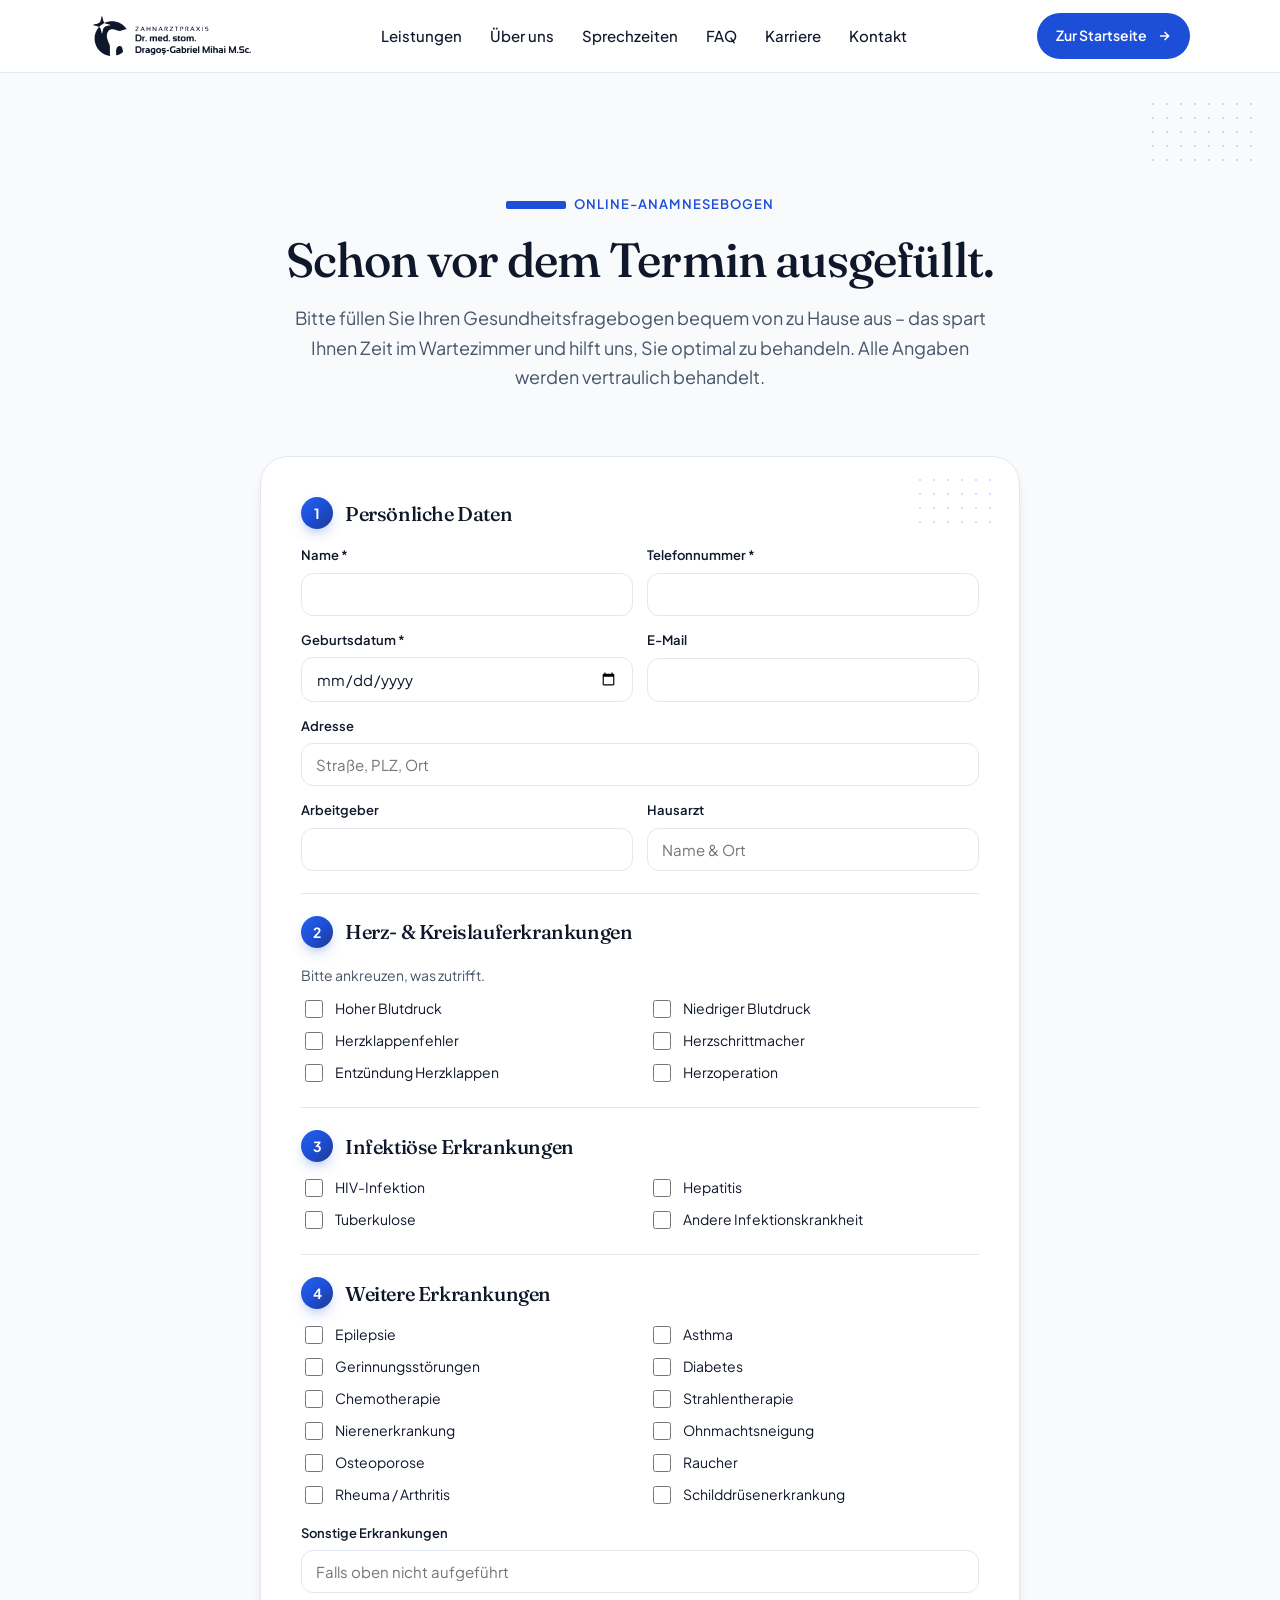
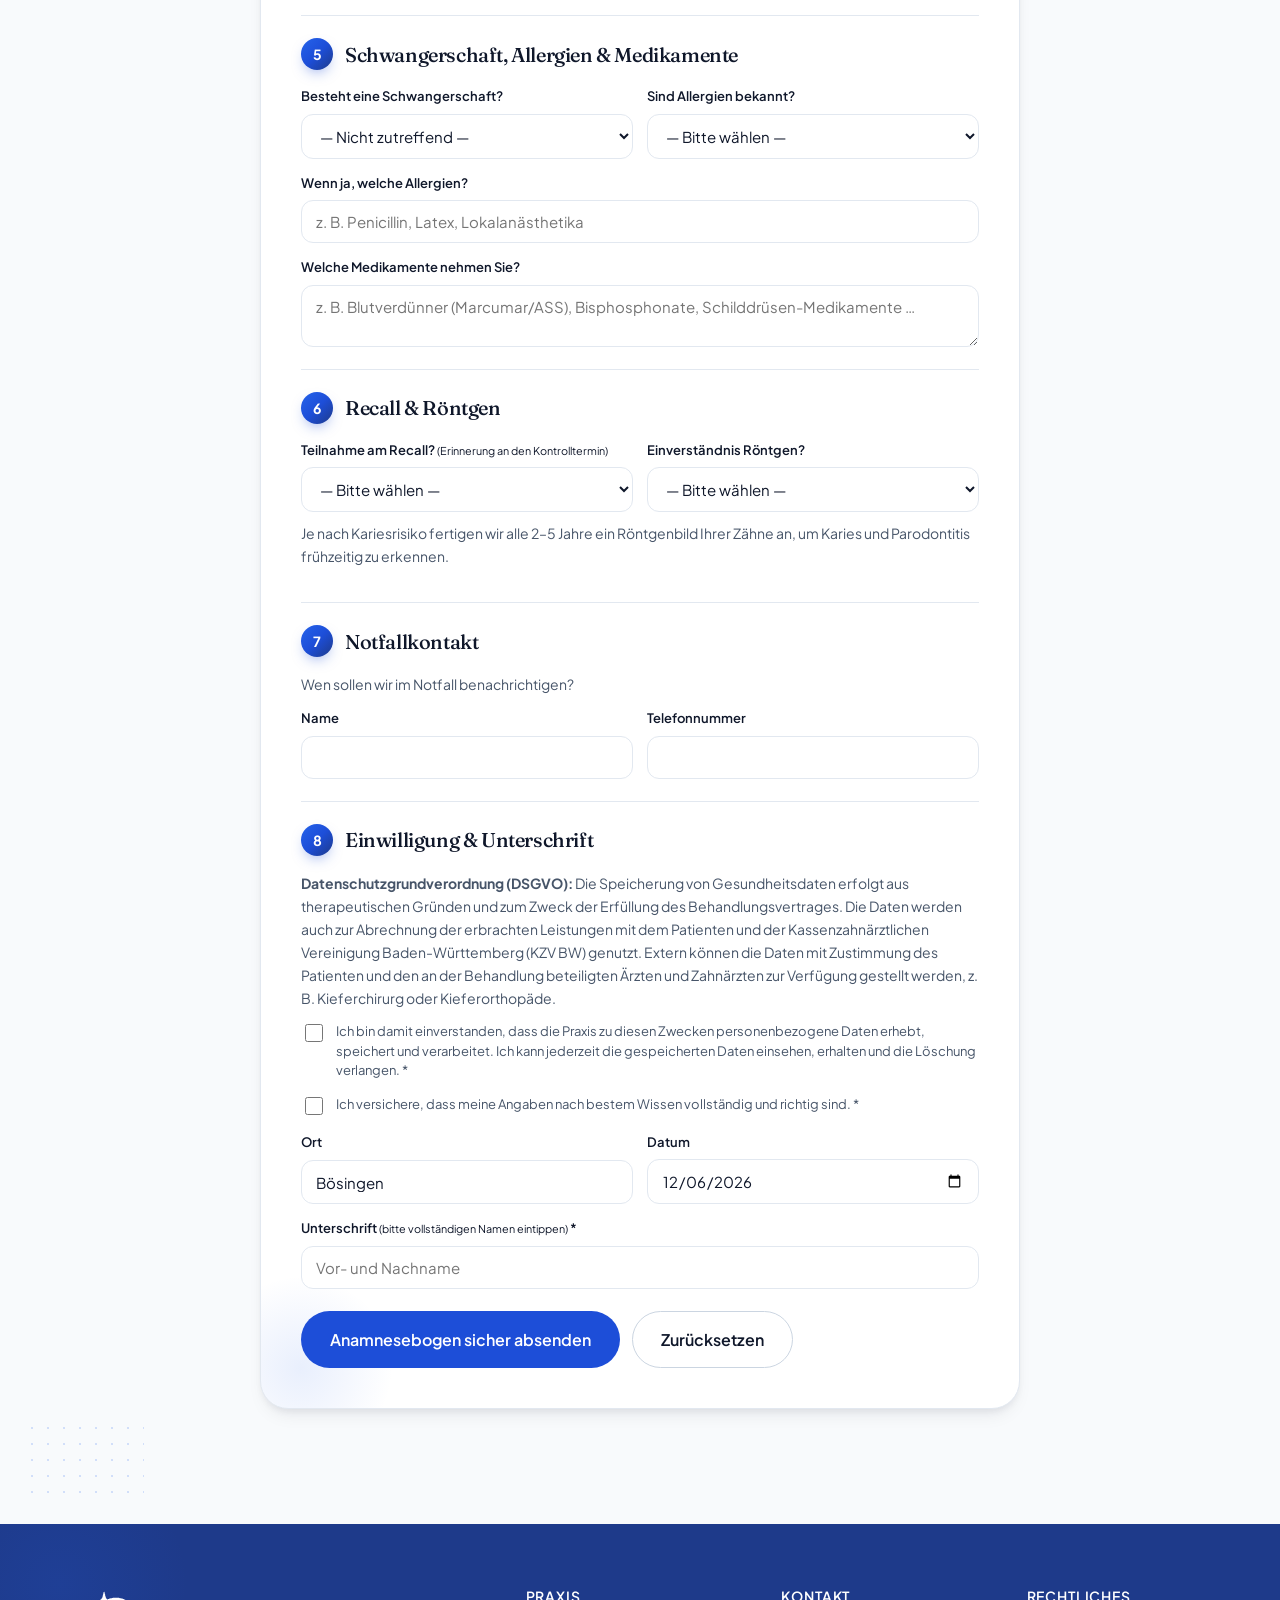
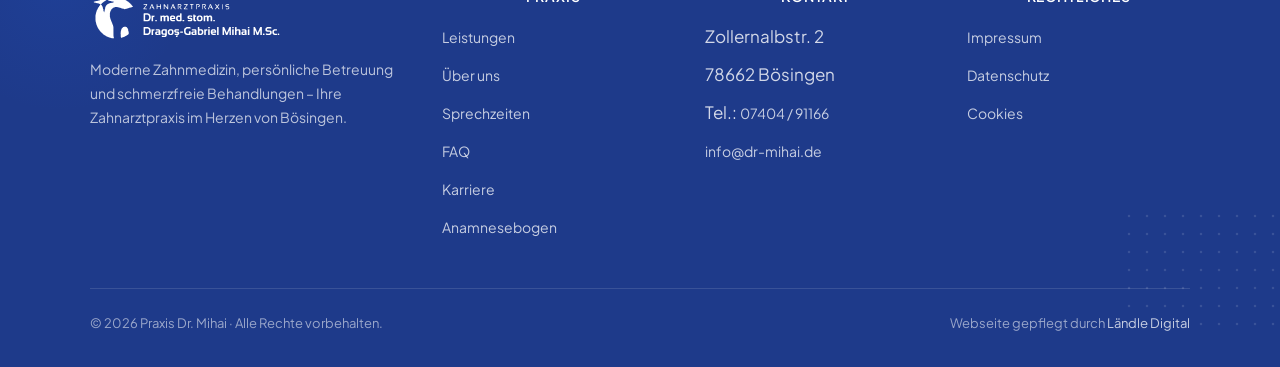
==== commit ba9a4eb0: "WEBUNDO Analytics Tracker einbinden (data-website-id=dr_mihai)" ====
--- a/anamnese.html
+++ b/anamnese.html
@@ -368,5 +368,7 @@
   })();
 </script>
 
+<!-- WEBUNDO Analytics -->
+<script src="https://analytics.laendle-digital.com/tracker.js" data-website-id="dr_mihai" defer></script>
 </body>
 </html>
--- a/style.css
+++ b/style.css
@@ -184,9 +184,9 @@
 }
 .topbar__logo:hover { color: var(--primary); }
 .topbar__logo-mark {
-  height: 38px;
+  height: 46px;
   width: auto;
-  max-width: 240px;
+  max-width: 320px;
   flex-shrink: 0;
   display: block;
 }
@@ -797,11 +797,25 @@
 .info-block .hours-row {
   display: flex;
   justify-content: space-between;
+  align-items: baseline;
+  gap: 16px;
   padding: 8px 0;
   border-bottom: 1px dashed var(--border);
 }
 .info-block .hours-row:last-child { border: 0; }
-.info-block .hours-row span:last-child { color: var(--text); font-weight: 500; }
+.info-block .hours-row span:first-child { flex-shrink: 0; }
+.info-block .hours-row span:last-child { color: var(--text); font-weight: 500; text-align: right; }
+
+/* Mobil: Tag + Uhrzeit untereinander, beide linksbündig (Zeiten sind zu lang für 2 Spalten) */
+@media (max-width: 600px) {
+  .info-block .hours-row {
+    flex-direction: column;
+    align-items: flex-start;
+    gap: 2px;
+    padding: 10px 0;
+  }
+  .info-block .hours-row span:last-child { text-align: left; }
+}
 
 .map-wrap {
   border-radius: var(--radius-lg);
@@ -1163,6 +1177,9 @@
 }
 .footer__brand .topbar__logo { color: #fff; }
 .footer__brand .topbar__logo small { color: rgba(255, 255, 255, .6); }
+/* Neues Logo enthält bereits den kompletten Schriftzug – Text-Span daneben ausblenden */
+.footer__brand .topbar__logo > span { display: none; }
+.footer__brand .topbar__logo-mark { height: 54px; max-width: 340px; }
 .footer__brand p {
   margin-top: 16px;
   font-size: 14px;
@@ -3218,7 +3235,7 @@
 
   /* Topbar */
   .topbar__inner { padding-block: 12px; gap: 12px; }
-  .topbar__logo-mark { height: 32px; max-width: 180px; }
+  .topbar__logo-mark { height: 38px; max-width: 210px; }
   .topbar__mobile.is-open { padding: 18px var(--gutter); }
   .topbar__mobile a { padding: 14px 0; font-size: 15px; }
 
@@ -3490,3 +3507,107 @@
   border-radius: 50%;
   box-shadow: 0 8px 20px -6px rgba(29, 78, 216, .42);
 }
+
+/* ==========================================================================
+   ORTSBILDER BÖSINGEN – Foto-Hero + Hintergrund-Bänder
+   Bilder liegen im Repo-Root neben der style.css: ort-1.jpg / ort-2.jpg / ort-3.jpg
+   ========================================================================== */
+
+/* --- HERO mit Ortsbild als Hintergrund --------------------------------- */
+.hero {
+  background:
+    linear-gradient(90deg, rgba(15,23,42,.78) 0%, rgba(15,23,42,.42) 48%, rgba(29,78,216,.30) 100%),
+    linear-gradient(0deg, rgba(15,23,42,.35), rgba(15,23,42,0) 55%),
+    url("ort-1.jpeg") center 40% / cover no-repeat,
+    var(--primary-deep) !important;
+  color: #fff;
+}
+.hero::before, .hero::after { display: none !important; }  /* Deko-Punkte weg – Foto übernimmt */
+
+.hero .eyebrow { color: #fff !important; }
+/* dekoratives Punkt-Muster vor dem Hero-Eyebrow entfernen (hängt bei Umbruch orphaned) */
+.hero .eyebrow::before { display: none !important; }
+.hero h1 { color: #fff; }
+.hero h1 em { color: #bfdbfe; }
+.hero__sub { color: rgba(255,255,255,.92) !important; }
+
+.hero__trust { border-top-color: rgba(255,255,255,.28) !important; }
+.hero__trust li { color: rgba(255,255,255,.94); }
+.hero__trust svg { color: #fff; background: rgba(255,255,255,.20); }
+
+/* Sekundärer Button auf dem Foto lesbar machen */
+.hero .btn--ghost { color: #fff; border-color: rgba(255,255,255,.6); background: transparent; }
+.hero .btn--ghost:hover { background: rgba(255,255,255,.16); border-color: #fff; }
+
+/* Sprechzeiten-Karte als „frosted glass" über dem Foto */
+.hero-card {
+  background: rgba(255,255,255,.94) !important;
+  backdrop-filter: blur(10px);
+  -webkit-backdrop-filter: blur(10px);
+  box-shadow: 0 24px 60px -20px rgba(15,23,42,.5);
+}
+
+/* --- REGIONAL-BAND (Ortsbild vollflächig, mittig) ---------------------- */
+.region-band {
+  position: relative;
+  padding: clamp(72px, 11vw, 132px) 0;
+  color: #fff;
+  text-align: center;
+  overflow: hidden;
+  background:
+    linear-gradient(180deg, rgba(15,23,42,.55) 0%, rgba(29,78,216,.55) 100%),
+    url("ort-2.jpeg") center 45% / cover no-repeat,
+    var(--primary-deep);
+}
+.region-band__inner { position: relative; z-index: 1; max-width: 720px; margin: 0 auto; padding-inline: var(--gutter); }
+.region-band__eyebrow {
+  display: inline-flex; align-items: center; gap: 10px;
+  font-size: 12px; font-weight: 700; letter-spacing: .12em; text-transform: uppercase;
+  color: #fff; opacity: .9; margin-bottom: 14px;
+}
+.region-band__eyebrow::before {
+  content: ""; width: 28px; height: 6px;
+  background-image: radial-gradient(#fff 1px, transparent 1.4px);
+  background-size: 7px 6px;
+}
+.region-band h2 {
+  font-family: var(--font-display);
+  font-size: clamp(28px, 4vw, 42px);
+  line-height: 1.15; color: #fff; margin: 0 0 12px;
+}
+.region-band p {
+  font-size: clamp(16px, 1.6vw, 18px);
+  line-height: 1.65; color: rgba(255,255,255,.92); margin: 0;
+}
+/* Parallax nur auf Desktop – auf iOS/Mobile ruckelt background-attachment:fixed */
+@media (min-width: 900px) and (hover: hover) {
+  .region-band { background-attachment: fixed, fixed, scroll; }
+}
+
+/* --- FINAL-CTA (#kontakt) mit Ortsbild hinter dem Blau ------------------ */
+#kontakt .cta-banner {
+  background:
+    linear-gradient(90deg, rgba(15,23,42,.72) 0%, rgba(15,23,42,.40) 38%, rgba(15,23,42,.14) 68%, rgba(29,78,216,.12) 100%),
+    url("ort-3.jpeg") center 45% / cover no-repeat,
+    var(--primary-deep);
+}
+/* dezenter Rand-Schatten, damit sich das Foto sauber einfügt */
+#kontakt .cta-banner::after {
+  content: "";
+  position: absolute; inset: 0;
+  background: radial-gradient(130% 130% at 40% 45%, transparent 62%, rgba(15,23,42,.28) 100%);
+  pointer-events: none;
+  border-radius: inherit;
+}
+#kontakt .cta-banner > * { position: relative; z-index: 1; }
+
+/* Mobil: Hero-Foto etwas dunkler, damit Text auf jedem Bildausschnitt sitzt */
+@media (max-width: 720px) {
+  .hero {
+    background:
+      linear-gradient(180deg, rgba(15,23,42,.72) 0%, rgba(29,78,216,.55) 100%),
+      url("ort-1.jpeg") center / cover no-repeat,
+      var(--primary-deep) !important;
+  }
+  .region-band { padding: 56px 0; }
+}
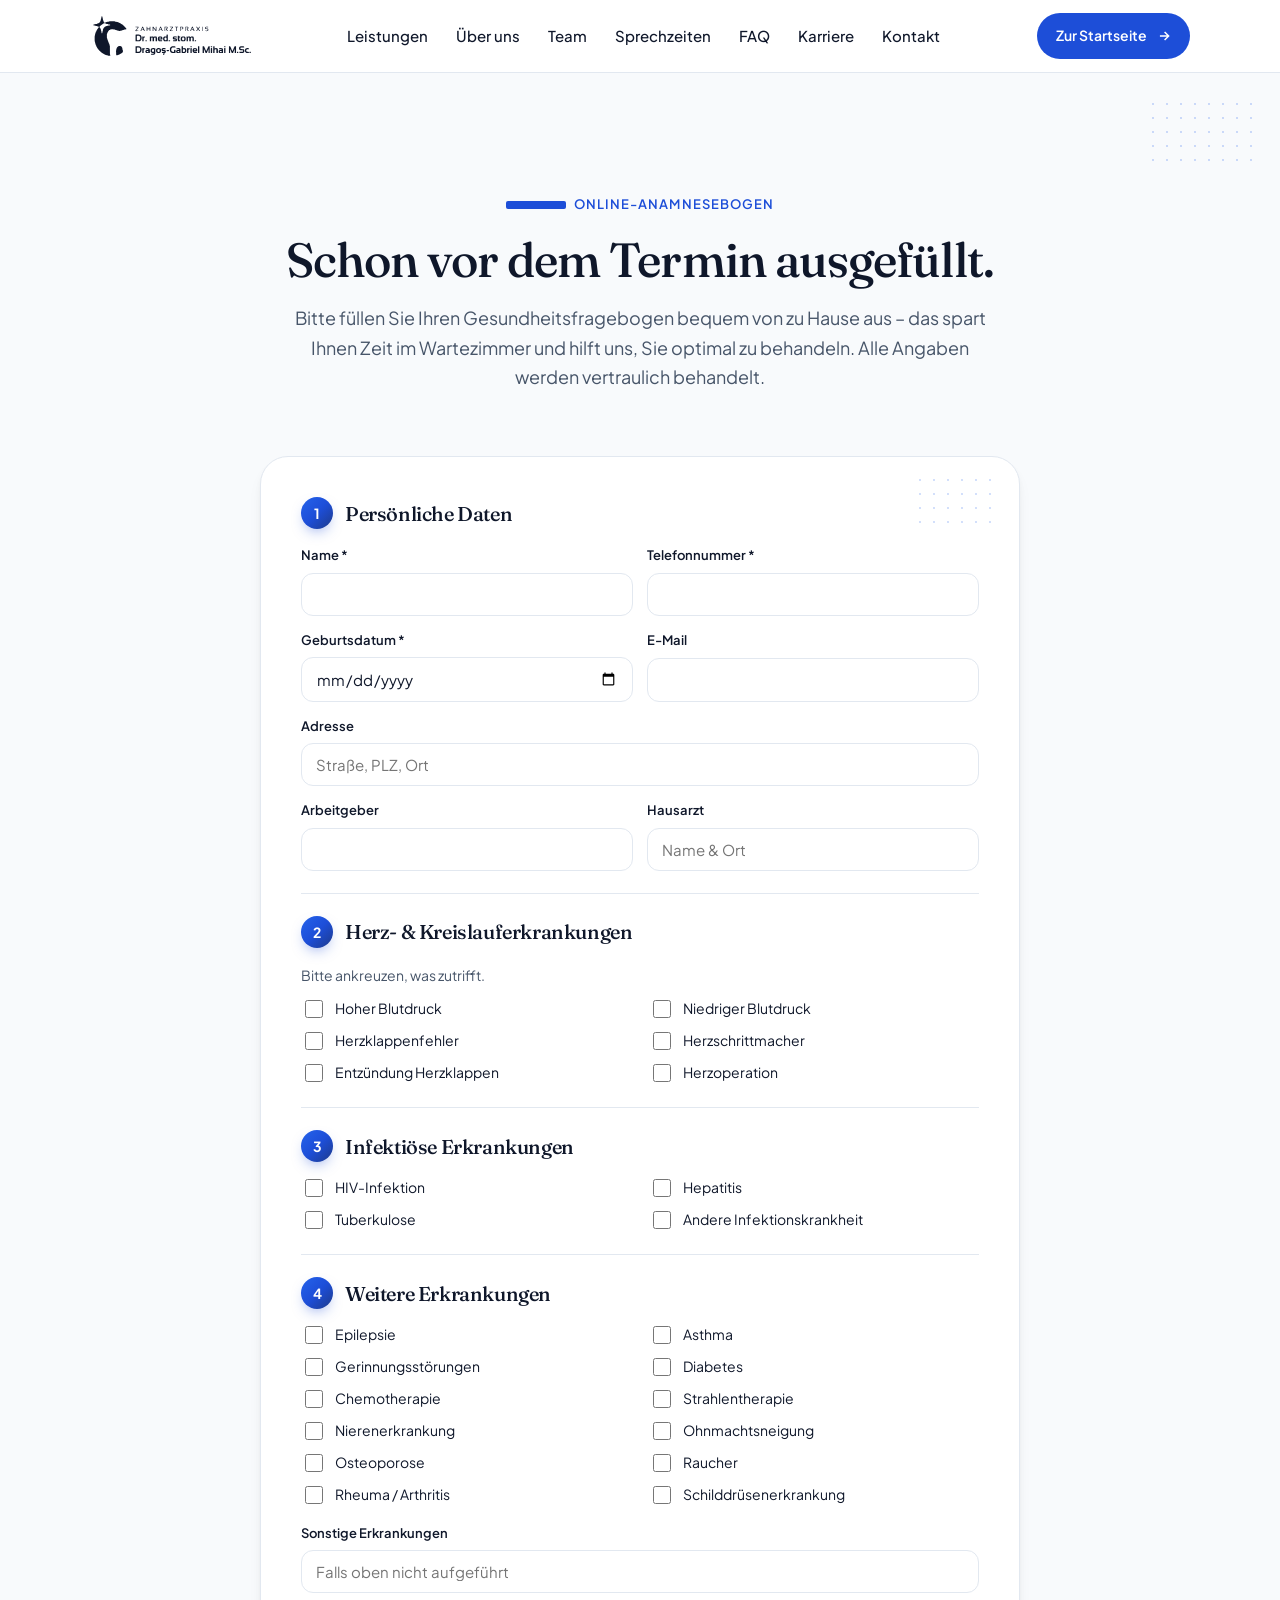
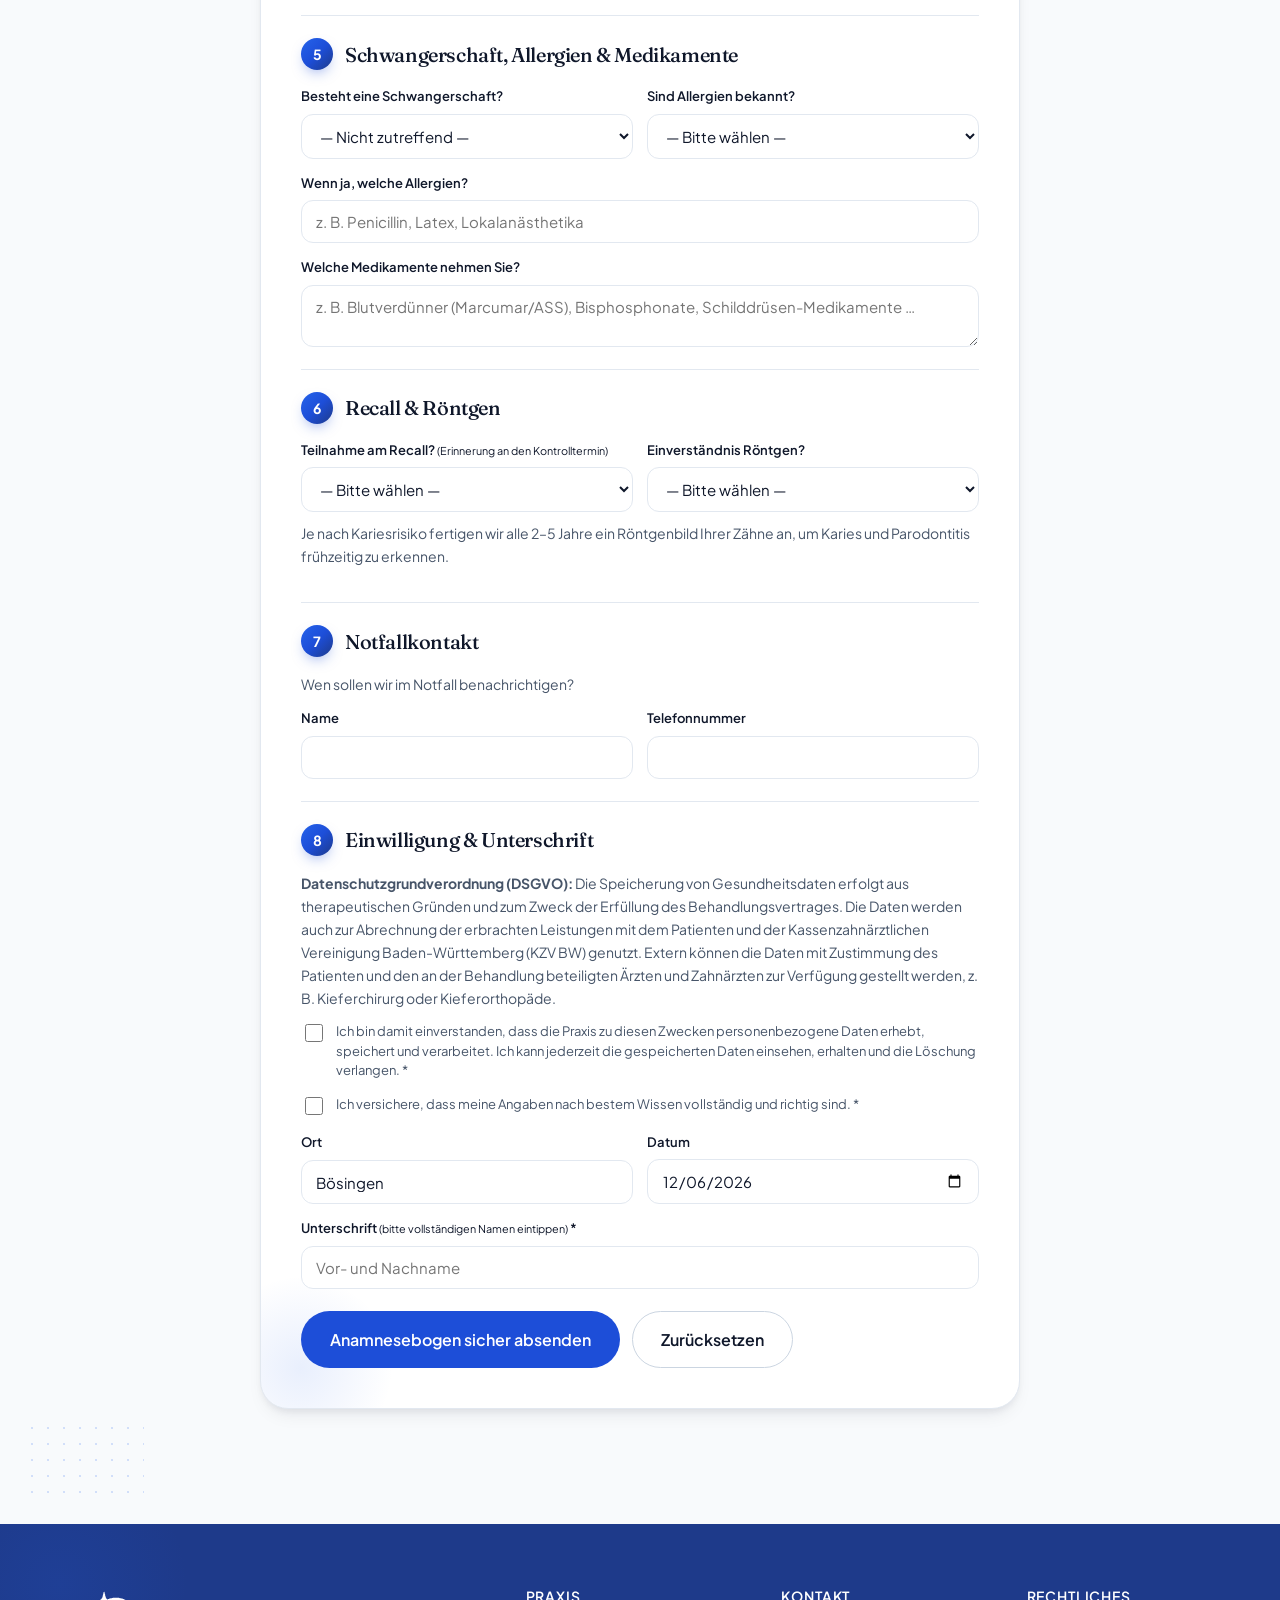
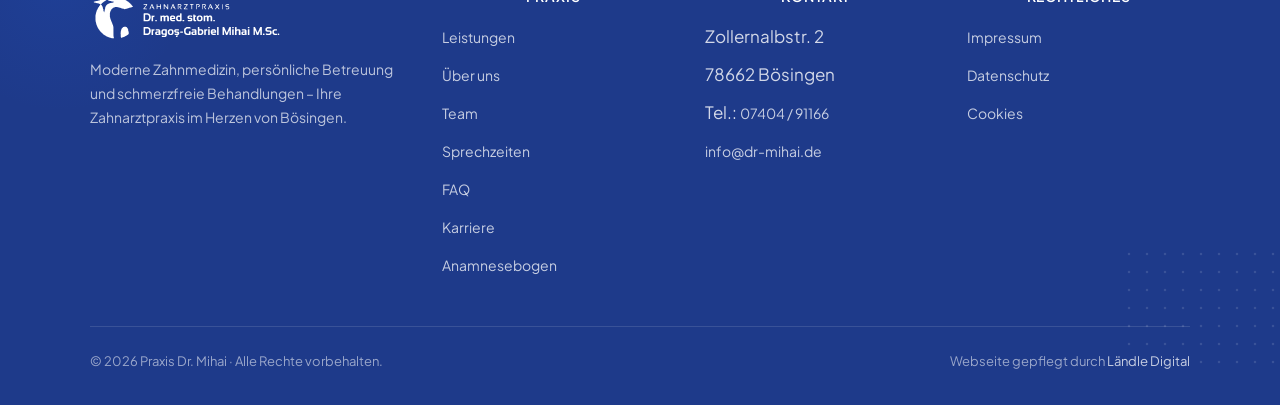
==== commit 45f807bf: "Add files via upload" ====
--- a/anamnese.html
+++ b/anamnese.html
@@ -38,6 +38,7 @@
     <nav class="topbar__nav" aria-label="Hauptnavigation">
       <a href="index.html#leistungen">Leistungen</a>
       <a href="index.html#ueber-uns">Über uns</a>
+      <a href="index.html#team">Team</a>
       <a href="index.html#sprechzeiten">Sprechzeiten</a>
       <a href="index.html#faq">FAQ</a>
       <a href="karriere.html">Karriere</a>
@@ -54,6 +55,7 @@
   <div class="topbar__mobile" id="topbarMobile">
     <a href="index.html#leistungen">Leistungen</a>
     <a href="index.html#ueber-uns">Über uns</a>
+    <a href="index.html#team">Team</a>
     <a href="index.html#sprechzeiten">Sprechzeiten</a>
     <a href="index.html#faq">FAQ</a>
     <a href="karriere.html">Karriere</a>
@@ -296,6 +298,7 @@
         <ul>
           <li><a href="index.html#leistungen">Leistungen</a></li>
           <li><a href="index.html#ueber-uns">Über uns</a></li>
+          <li><a href="index.html#team">Team</a></li>
           <li><a href="index.html#sprechzeiten">Sprechzeiten</a></li>
           <li><a href="index.html#faq">FAQ</a></li>
           <li><a href="karriere.html">Karriere</a></li>
@@ -368,7 +371,5 @@
   })();
 </script>
 
-<!-- WEBUNDO Analytics -->
-<script src="https://analytics.laendle-digital.com/tracker.js" data-website-id="dr_mihai" defer></script>
 </body>
 </html>
--- a/style.css
+++ b/style.css
@@ -535,6 +535,19 @@
   display: grid; place-items: center;
   font-family: var(--font-display);
   font-size: 20px;
+  object-fit: cover;      /* wenn <img>: Foto füllt den Kreis */
+  object-position: center top;
+  overflow: hidden;
+  flex-shrink: 0;
+}
+.split__media:has(.split__media-photo)::after { display: none; }  /* Deko-Punkte weg, wenn echtes Foto */
+/* Foto im großen Über-uns-Block */
+.split__media-photo {
+  position: absolute; inset: 0;
+  width: 100%; height: 100%;
+  object-fit: cover;
+  object-position: center 20%;
+  display: block;
 }
 .split__sign-name { font-weight: 600; }
 .split__sign-role { font-size: 13px; color: var(--text-muted); }
@@ -3611,3 +3624,48 @@
   }
   .region-band { padding: 56px 0; }
 }
+
+/* ==========================================================================
+   TEAM-RASTER (Portraits)
+   ========================================================================== */
+.team-grid {
+  display: grid;
+  grid-template-columns: repeat(auto-fill, minmax(190px, 1fr));
+  gap: clamp(14px, 2vw, 22px);
+}
+.team-card {
+  margin: 0;
+  position: relative;
+  border-radius: var(--radius-lg);
+  overflow: hidden;
+  background: var(--surface);
+  box-shadow: var(--shadow-sm);
+  transition: transform .18s ease, box-shadow .18s ease;
+}
+.team-card img {
+  display: block;
+  width: 100%;
+  aspect-ratio: 4 / 5;
+  object-fit: cover;
+  object-position: center top;
+}
+.team-card:hover {
+  transform: translateY(-4px);
+  box-shadow: var(--shadow-lg);
+}
+/* dezenter Marken-Verlauf am unteren Rand – Platz für spätere Namen */
+.team-card figcaption {
+  position: absolute; left: 0; right: 0; bottom: 0;
+  padding: 26px 14px 12px;
+  background: linear-gradient(0deg, rgba(15,23,42,.72) 0%, rgba(15,23,42,0) 100%);
+  color: #fff;
+}
+.team-card figcaption strong { display: block; font-size: 14px; font-weight: 700; }
+.team-card figcaption span { font-size: 12px; color: rgba(255,255,255,.85); }
+
+@media (max-width: 900px) {
+  .team-grid { grid-template-columns: repeat(3, 1fr); }
+}
+@media (max-width: 560px) {
+  .team-grid { grid-template-columns: repeat(2, 1fr); gap: 12px; }
+}
